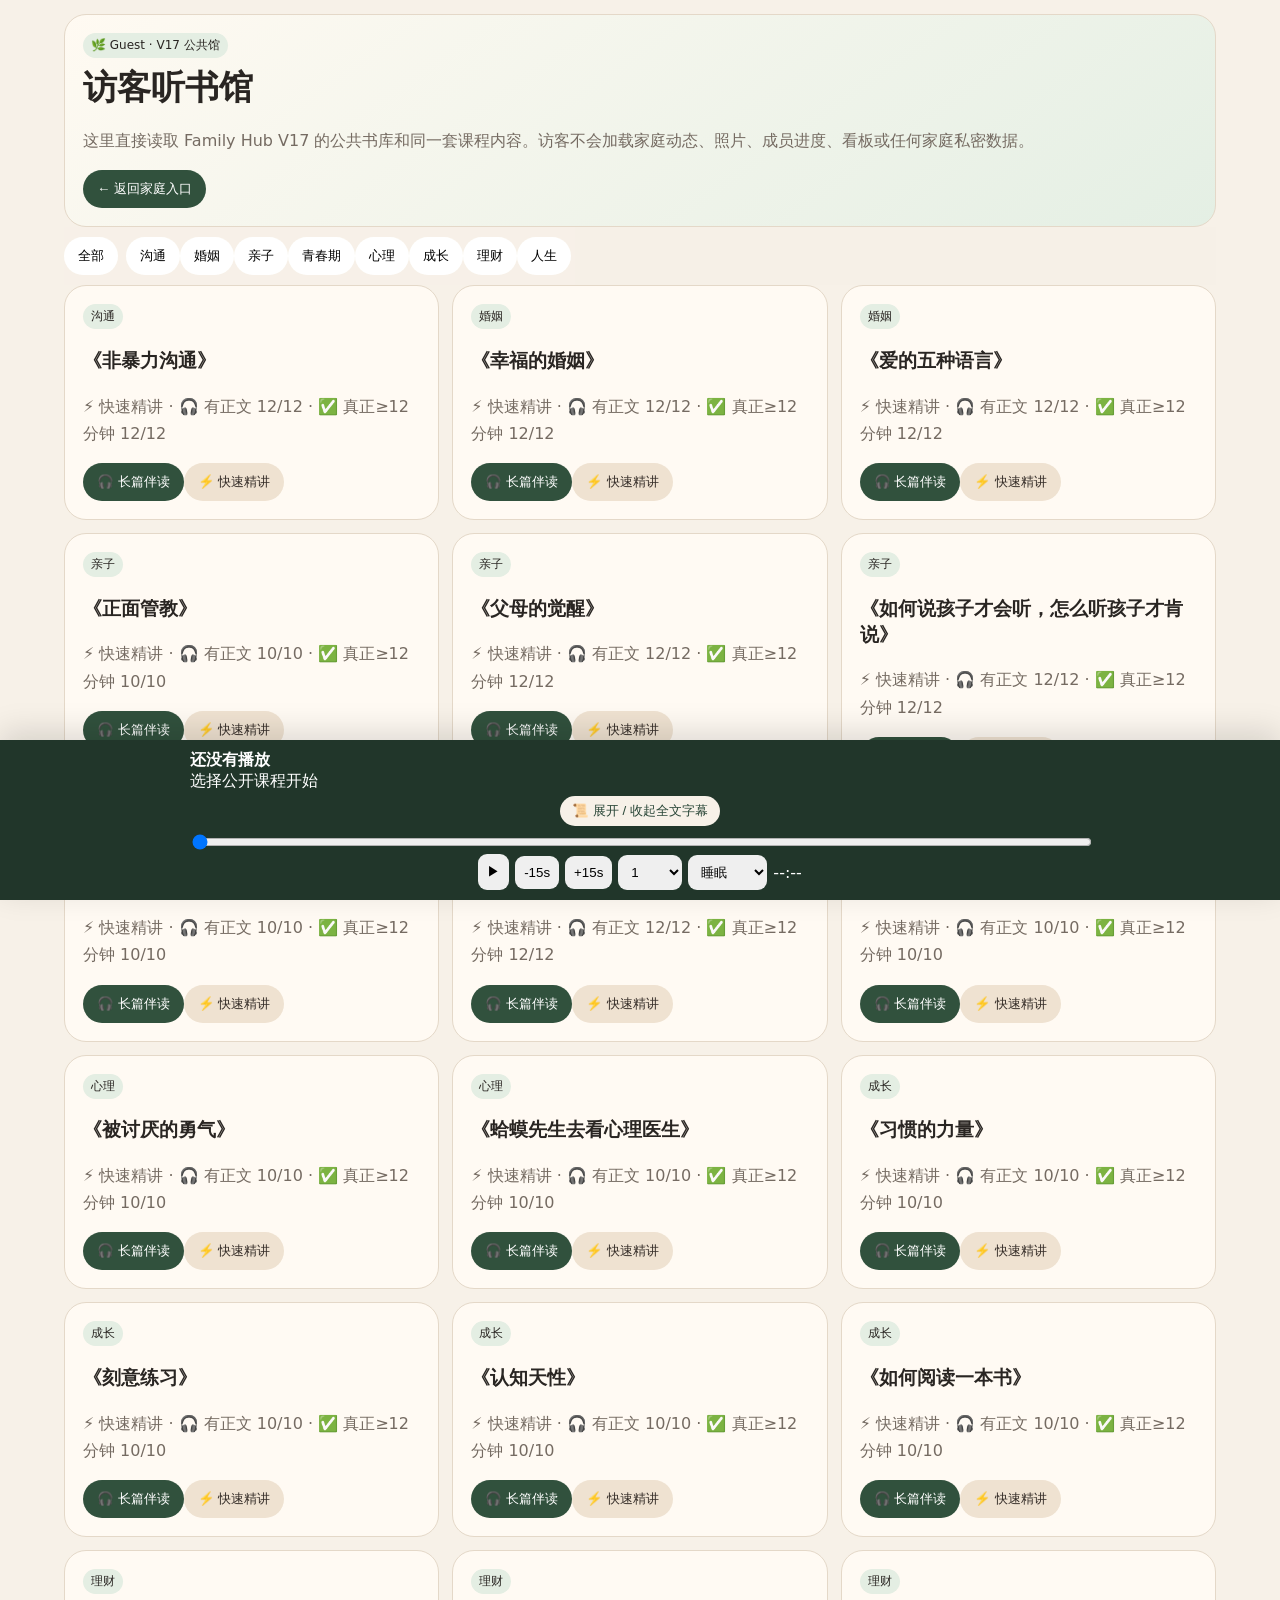
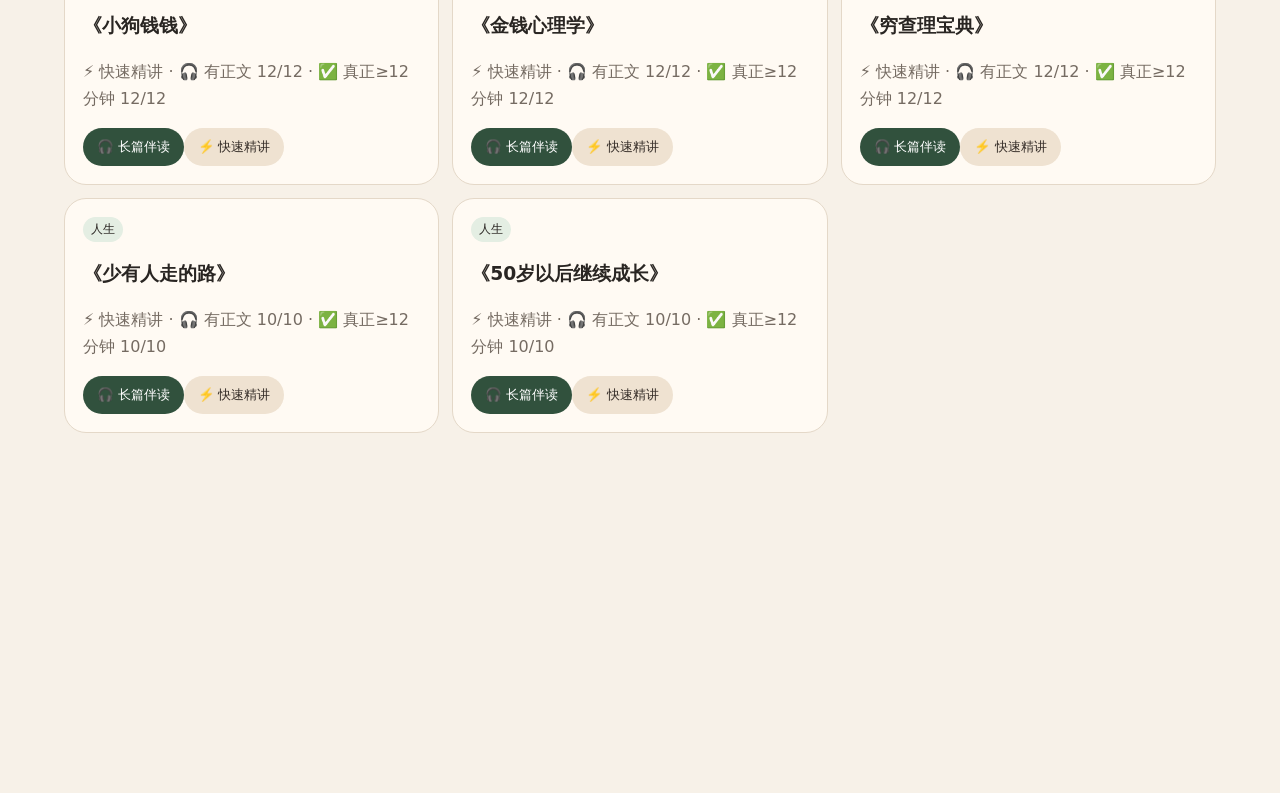
==== guest.html @ 6be6d44f "Guest use full-library deepening layer" ====
<!doctype html><html lang='zh-CN'><head><meta charset='utf-8'><meta name='viewport' content='width=device-width,initial-scale=1'><title>访客听书馆 · V17</title><link rel='stylesheet' href='assets/css/app.css'></head><body><div class='app'><div class='hero'><span class='tag'>🌿 Guest · V17 公共馆</span><h1>访客听书馆</h1><p class='muted'>这里直接读取 Family Hub V17 的公共书库和同一套课程内容。访客不会加载家庭动态、照片、成员进度、看板或任何家庭私密数据。</p><button class='btn' onclick="location.href='v17.html'">← 返回家庭入口</button></div><div class='nav'><button onclick="setGuestCat('全部')">全部</button><span id='guestCats'></span></div><section class='section on'><div class='grid' id='guestBooks'></div></section></div><div class='player'><div class='pinner'><strong id='pt'>还没有播放</strong><div id='ps'>选择公开课程开始</div><div id='captionBox' class='captionBox'><span class='captionLabel'>正在播放字幕</span><span id='captionText'></span></div><button class='transcriptToggle' onclick='FamilyHubPlayer.toggleTranscript()'>📜 展开 / 收起全文字幕</button><div id='transcriptBox' class='transcriptBox'><div id='transcriptText'></div></div><input id='progress' class='bar' type='range' value='0'><div class='controls'><button id='playBtn' onclick='FamilyHubPlayer.toggle()'>▶</button><button onclick='FamilyHubPlayer.seek(-15)'>-15s</button><button onclick='FamilyHubPlayer.seek(15)'>+15s</button><select id='speed' onchange='FamilyHubPlayer.speed(this.value)'><option>.75</option><option selected>1</option><option>1.25</option><option>1.5</option><option>2</option></select><select onchange='FamilyHubPlayer.sleep(this.value)'><option value=''>睡眠</option><option value='15'>15分钟</option><option value='30'>30分钟</option><option value='60'>60分钟</option></select><span id='time'>--:--</span></div></div><audio id='audio'></audio></div><script src='assets/js/catalog.js'></script><script src='assets/js/player.js'></script><script src='assets/js/content-policy.js'></script><script src='assets/js/courses/parenting.js'></script><script src='assets/js/courses/relationships.js'></script><script src='assets/js/courses/teen.js'></script><script src='assets/js/courses/money.js'></script><script src='assets/js/courses/dorothy-growth.js'></script><script src='assets/js/courses/personal-topics.js'></script><script src='assets/js/courses/shared-rest.js'></script><script src='assets/js/courses/longform-family.js'></script><script src='assets/js/courses/longform-core-batch2.js'></script><script src='assets/js/courses/longform-core-batch3.js'></script><script src='assets/js/courses/longform-money-personal.js'></script><script src='assets/js/courses/shared-rest-longform.js'></script><script src='assets/js/courses/longform-completion-batch1.js'></script><script src='assets/js/courses/longform-completion-batch2.js'></script><script src='assets/js/courses/longform-completion-public6.js'></script><script src='assets/js/courses/longform-depth-batch1.js'></script><script src='assets/js/courses/longform-depth-public2-a.js'></script><script src='assets/js/courses/longform-depth-public2-b.js'></script><script src='assets/js/courses/longform-depth-public2-c.js'></script><script src='assets/js/courses/longform-depth-teen-dialogue.js'></script><script src='assets/js/courses/longform-depth-teen-dialogue-extend.js'></script><script src='assets/js/courses/longform-depth-courage.js'></script><script src='assets/js/courses/longform-depth-toad.js'></script><script src='assets/js/courses/longform-depth-habits.js'></script><script src='assets/js/courses/auto-deepen-all.js'></script><script src='assets/js/course-runtime.js'></script><script src='assets/js/depth-progress.js'></script><script>(function(){var cat='全部';function esc(s){return String(s).replaceAll("'","\\'")}window.setGuestCat=function(c){cat=c;render()};function render(){var data=FAMILY_HUB_CATALOG.shared,cats=Array.from(new Set(data.map(function(x){return x[0]})));guestCats.innerHTML=cats.map(function(c){return '<button class="'+(c===cat?'on':'')+'" onclick="setGuestCat(\''+c+'\')">'+c+'</button>'}).join('');guestBooks.innerHTML=data.filter(function(x){return cat==='全部'||x[0]===cat}).map(function(x){var has=FamilyHubCourses.has(x[1]),st=has?FamilyHubCourses.stats(x[1],'long'):null;return '<div class="card"><span class="tag">'+x[0]+'</span><h3>《'+x[1]+'》</h3><p class="muted">'+(has?'⚡ 快速精讲 · 🎧 有正文 '+st.completed+'/'+st.lessons+' · ✅ 真正≥12分钟 '+st.ready+'/'+st.lessons:'🛠️ 内容升级中')+'</p>'+(has?'<button class="btn" onclick="openGuestCourse(\''+esc(x[1])+'\',this,\'long\')">🎧 长篇伴读</button><button class="btn alt" onclick="openGuestCourse(\''+esc(x[1])+'\',this,\'quick\')">⚡ 快速精讲</button>':'')+'<div class="lessons"></div></div>'}).join('')}window.openGuestCourse=function(t,btn,mode){var box=btn.parentElement.querySelector('.lessons'),a=FamilyHubCourses.get(t,mode);box.style.display='block';box.innerHTML=a.map(function(x,i){var meta=x.complete?('约'+x.minutes+'分钟 · '+x.kind+(mode==='long'&&!x.depthReady?' · 目标12–20分钟':'')):'🛠️ 正在扩写';return '<div class="lesson"><b>第'+(i+1)+'节 · '+x.title+'</b><br><span class="muted">'+meta+'</span><br>'+(x.complete?'<button class="btn alt" onclick="playGuest(\''+esc(t)+'\','+i+',\''+mode+'\')">▶ 播放</button>':'')+'</div>'}).join('')};window.playGuest=function(t,i,mode){var all=FamilyHubCourses.get(t,mode),items=all.slice(i).filter(function(x){return x.complete}).map(function(x){return{title:'《'+t+'》 · '+x.title,subtitle:'约'+x.minutes+'分钟 · '+x.kind,text:x.text}});if(!items.length)return;FamilyHubPlayer.playQueue(items,0);localStorage.guestResume=JSON.stringify({course:t,index:i,mode:mode})};FamilyHubPlayer.bind();render()})();</script></body></html>
---- assets/css/app.css ----
*{box-sizing:border-box}body{margin:0;background:#f7f1e8;color:#292522;font-family:"Microsoft YaHei",system-ui}.app{max-width:1180px;margin:auto;padding:14px 14px 360px}.hero,.card{background:#fffaf3;border:1px solid #e4d8c8;border-radius:22px;padding:18px}.hero{background:linear-gradient(145deg,#fffaf2,#e4efe4)}h1{font-size:34px;margin:7px 0}.muted{color:#756b62;line-height:1.7}.roles,.nav,.cats{display:flex;gap:8px;flex-wrap:wrap}.roles button,.nav button,.cats button,.btn{border:0;border-radius:999px;padding:10px 14px;background:#fff;cursor:pointer}.roles .on,.cats .on,.btn{background:#31513d;color:white}.nav{position:sticky;top:0;z-index:5;background:#f7f1e8ee;padding:10px 0}.section{display:none}.section.on{display:block}.grid{display:grid;grid-template-columns:repeat(3,1fr);gap:13px}.tag{display:inline-block;background:#e4eee3;border-radius:999px;padding:4px 8px;font-size:12px}.btn.alt{background:#efe2d1;color:#352d28}.lessons{display:none;margin-top:10px}.lesson{border-top:1px solid #eadfd2;padding:10px 0}.status{background:#e9f3e7;padding:12px;border-radius:14px;margin:10px 0}.warn{background:#fff3d8}.biblebooks{display:grid;grid-template-columns:repeat(6,1fr);gap:6px}.biblebooks button,.chapters button{border:1px solid #ddcfbf;background:white;border-radius:10px;padding:9px;margin:2px}.reader{font-size:18px;line-height:2;white-space:pre-wrap}.player{position:fixed;bottom:0;left:0;right:0;background:#21362a;color:#fff;padding:10px 12px;z-index:20;box-shadow:0 -8px 30px #0002}.pinner{max-width:900px;margin:auto}.bar{width:100%}.controls{display:flex;gap:6px;justify-content:center;align-items:center;flex-wrap:wrap}.controls button,.controls select{border:0;border-radius:9px;padding:9px}.captionBox{display:none;margin:8px auto 5px;padding:12px 16px;max-width:820px;min-height:54px;background:#f7f1e8;color:#292522;border-radius:14px;font-size:19px;line-height:1.65;text-align:center}.captionLabel{font-size:11px;opacity:.65;display:block;margin-bottom:2px}.transcriptToggle{display:block;margin:4px auto 6px;border:0;border-radius:999px;padding:6px 12px;background:#f7f1e8;color:#294637;cursor:pointer}.transcriptBox{display:none;max-width:820px;max-height:220px;overflow:auto;margin:0 auto 8px;padding:10px;background:#fffaf3;color:#292522;border-radius:14px;text-align:left}.transcriptLine{display:block;padding:6px 8px;border-radius:8px;line-height:1.7}.transcriptLine.on{background:#dcebdc;font-weight:700}.resume{background:#294637;color:#fff;padding:16px;border-radius:18px;margin:12px 0}.familycards{display:grid;grid-template-columns:repeat(3,1fr);gap:12px}.big .controls button{font-size:21px;padding:13px}@media(max-width:760px){.grid{grid-template-columns:repeat(2,1fr)}.biblebooks{grid-template-columns:repeat(4,1fr)}}@media(max-width:520px){h1{font-size:28px}.grid,.familycards{grid-template-columns:1fr}.biblebooks{grid-template-columns:repeat(3,1fr)}.app{padding:10px 10px 400px}.captionBox{font-size:17px;padding:9px 11px}.transcriptBox{max-height:180px}.player{padding:8px}}
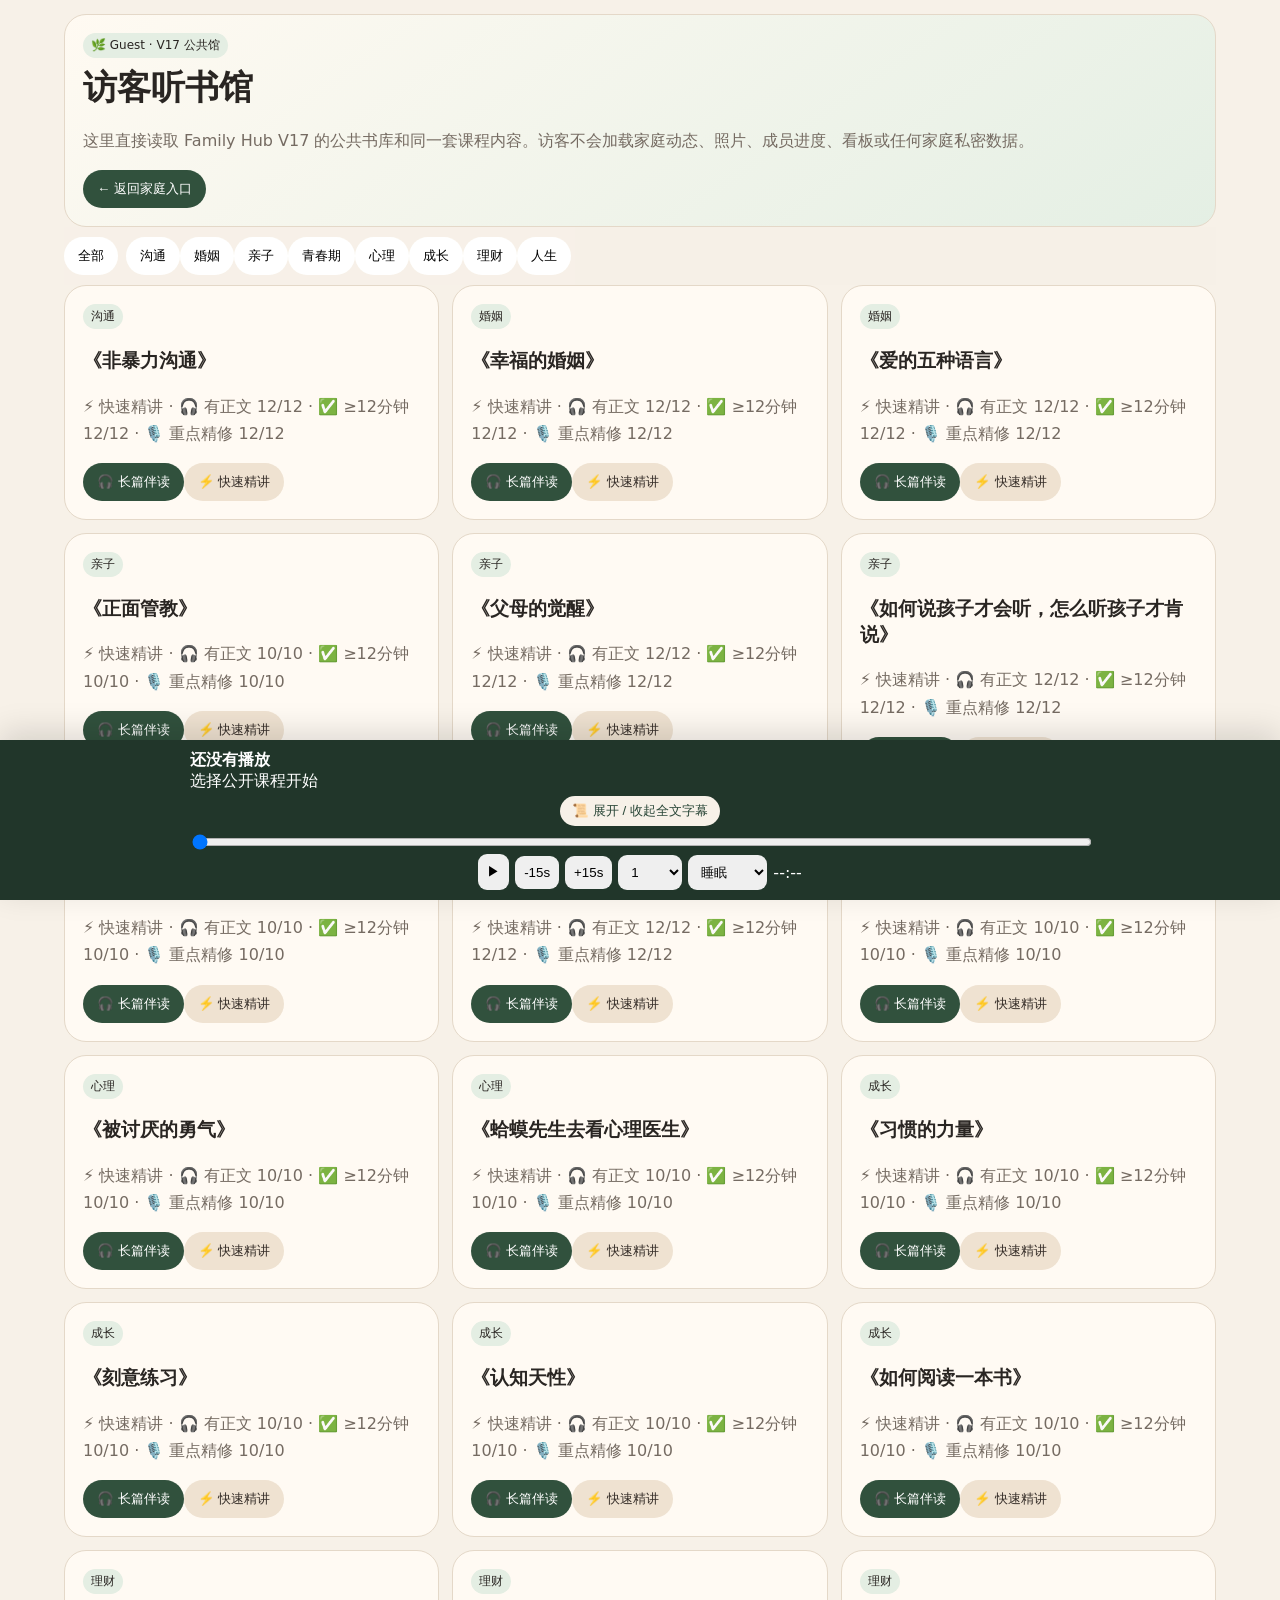
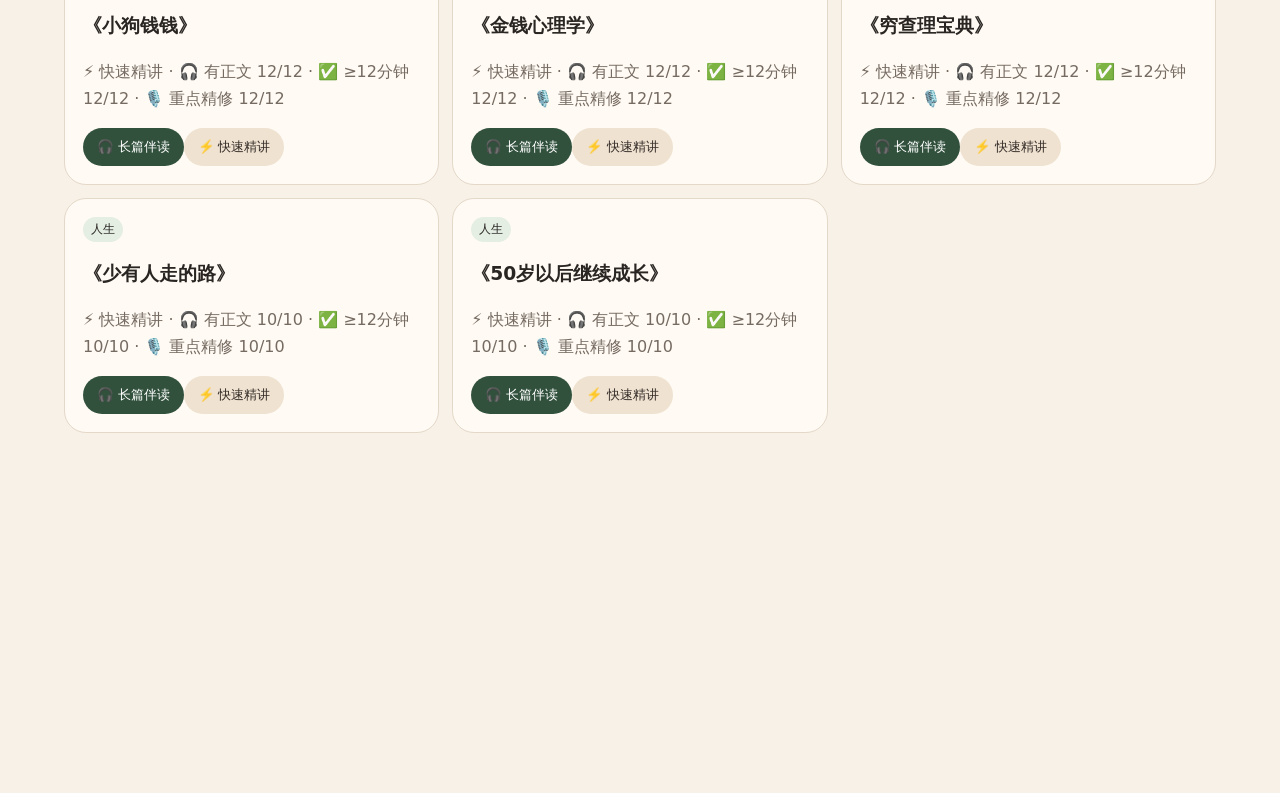
==== commit de0e7e2e: "Refresh Guest cards after podcast polish and show priority polish progress" ====
--- a/guest.html
+++ b/guest.html
@@ -1 +1 @@
-<!doctype html><html lang='zh-CN'><head><meta charset='utf-8'><meta name='viewport' content='width=device-width,initial-scale=1'><title>访客听书馆 · V17</title><link rel='stylesheet' href='assets/css/app.css'></head><body><div class='app'><div class='hero'><span class='tag'>🌿 Guest · V17 公共馆</span><h1>访客听书馆</h1><p class='muted'>这里直接读取 Family Hub V17 的公共书库和同一套课程内容。访客不会加载家庭动态、照片、成员进度、看板或任何家庭私密数据。</p><button class='btn' onclick="location.href='v17.html'">← 返回家庭入口</button></div><div class='nav'><button onclick="setGuestCat('全部')">全部</button><span id='guestCats'></span></div><section class='section on'><div class='grid' id='guestBooks'></div></section></div><div class='player'><div class='pinner'><strong id='pt'>还没有播放</strong><div id='ps'>选择公开课程开始</div><div id='captionBox' class='captionBox'><span class='captionLabel'>正在播放字幕</span><span id='captionText'></span></div><button class='transcriptToggle' onclick='FamilyHubPlayer.toggleTranscript()'>📜 展开 / 收起全文字幕</button><div id='transcriptBox' class='transcriptBox'><div id='transcriptText'></div></div><input id='progress' class='bar' type='range' value='0'><div class='controls'><button id='playBtn' onclick='FamilyHubPlayer.toggle()'>▶</button><button onclick='FamilyHubPlayer.seek(-15)'>-15s</button><button onclick='FamilyHubPlayer.seek(15)'>+15s</button><select id='speed' onchange='FamilyHubPlayer.speed(this.value)'><option>.75</option><option selected>1</option><option>1.25</option><option>1.5</option><option>2</option></select><select onchange='FamilyHubPlayer.sleep(this.value)'><option value=''>睡眠</option><option value='15'>15分钟</option><option value='30'>30分钟</option><option value='60'>60分钟</option></select><span id='time'>--:--</span></div></div><audio id='audio'></audio></div><script src='assets/js/catalog.js'></script><script src='assets/js/player.js'></script><script src='assets/js/content-policy.js'></script><script src='assets/js/courses/parenting.js'></script><script src='assets/js/courses/relationships.js'></script><script src='assets/js/courses/teen.js'></script><script src='assets/js/courses/money.js'></script><script src='assets/js/courses/dorothy-growth.js'></script><script src='assets/js/courses/personal-topics.js'></script><script src='assets/js/courses/shared-rest.js'></script><script src='assets/js/courses/longform-family.js'></script><script src='assets/js/courses/longform-core-batch2.js'></script><script src='assets/js/courses/longform-core-batch3.js'></script><script src='assets/js/courses/longform-money-personal.js'></script><script src='assets/js/courses/shared-rest-longform.js'></script><script src='assets/js/courses/longform-completion-batch1.js'></script><script src='assets/js/courses/longform-completion-batch2.js'></script><script src='assets/js/courses/longform-completion-public6.js'></script><script src='assets/js/courses/longform-depth-batch1.js'></script><script src='assets/js/courses/longform-depth-public2-a.js'></script><script src='assets/js/courses/longform-depth-public2-b.js'></script><script src='assets/js/courses/longform-depth-public2-c.js'></script><script src='assets/js/courses/longform-depth-teen-dialogue.js'></script><script src='assets/js/courses/longform-depth-teen-dialogue-extend.js'></script><script src='assets/js/courses/longform-depth-courage.js'></script><script src='assets/js/courses/longform-depth-toad.js'></script><script src='assets/js/courses/longform-depth-habits.js'></script><script src='assets/js/courses/auto-deepen-all.js'></script><script src='assets/js/course-runtime.js'></script><script src='assets/js/depth-progress.js'></script><script>(function(){var cat='全部';function esc(s){return String(s).replaceAll("'","\\'")}window.setGuestCat=function(c){cat=c;render()};function render(){var data=FAMILY_HUB_CATALOG.shared,cats=Array.from(new Set(data.map(function(x){return x[0]})));guestCats.innerHTML=cats.map(function(c){return '<button class="'+(c===cat?'on':'')+'" onclick="setGuestCat(\''+c+'\')">'+c+'</button>'}).join('');guestBooks.innerHTML=data.filter(function(x){return cat==='全部'||x[0]===cat}).map(function(x){var has=FamilyHubCourses.has(x[1]),st=has?FamilyHubCourses.stats(x[1],'long'):null;return '<div class="card"><span class="tag">'+x[0]+'</span><h3>《'+x[1]+'》</h3><p class="muted">'+(has?'⚡ 快速精讲 · 🎧 有正文 '+st.completed+'/'+st.lessons+' · ✅ 真正≥12分钟 '+st.ready+'/'+st.lessons:'🛠️ 内容升级中')+'</p>'+(has?'<button class="btn" onclick="openGuestCourse(\''+esc(x[1])+'\',this,\'long\')">🎧 长篇伴读</button><button class="btn alt" onclick="openGuestCourse(\''+esc(x[1])+'\',this,\'quick\')">⚡ 快速精讲</button>':'')+'<div class="lessons"></div></div>'}).join('')}window.openGuestCourse=function(t,btn,mode){var box=btn.parentElement.querySelector('.lessons'),a=FamilyHubCourses.get(t,mode);box.style.display='block';box.innerHTML=a.map(function(x,i){var meta=x.complete?('约'+x.minutes+'分钟 · '+x.kind+(mode==='long'&&!x.depthReady?' · 目标12–20分钟':'')):'🛠️ 正在扩写';return '<div class="lesson"><b>第'+(i+1)+'节 · '+x.title+'</b><br><span class="muted">'+meta+'</span><br>'+(x.complete?'<button class="btn alt" onclick="playGuest(\''+esc(t)+'\','+i+',\''+mode+'\')">▶ 播放</button>':'')+'</div>'}).join('')};window.playGuest=function(t,i,mode){var all=FamilyHubCourses.get(t,mode),items=all.slice(i).filter(function(x){return x.complete}).map(function(x){return{title:'《'+t+'》 · '+x.title,subtitle:'约'+x.minutes+'分钟 · '+x.kind,text:x.text}});if(!items.length)return;FamilyHubPlayer.playQueue(items,0);localStorage.guestResume=JSON.stringify({course:t,index:i,mode:mode})};FamilyHubPlayer.bind();render()})();</script></body></html>+<!doctype html><html lang='zh-CN'><head><meta charset='utf-8'><meta name='viewport' content='width=device-width,initial-scale=1'><title>访客听书馆 · V17</title><link rel='stylesheet' href='assets/css/app.css'></head><body><div class='app'><div class='hero'><span class='tag'>🌿 Guest · V17 公共馆</span><h1>访客听书馆</h1><p class='muted'>这里直接读取 Family Hub V17 的公共书库和同一套课程内容。访客不会加载家庭动态、照片、成员进度、看板或任何家庭私密数据。</p><button class='btn' onclick="location.href='v17.html'">← 返回家庭入口</button></div><div class='nav'><button onclick="setGuestCat('全部')">全部</button><span id='guestCats'></span></div><section class='section on'><div class='grid' id='guestBooks'></div></section></div><div class='player'><div class='pinner'><strong id='pt'>还没有播放</strong><div id='ps'>选择公开课程开始</div><div id='captionBox' class='captionBox'><span class='captionLabel'>正在播放字幕</span><span id='captionText'></span></div><button class='transcriptToggle' onclick='FamilyHubPlayer.toggleTranscript()'>📜 展开 / 收起全文字幕</button><div id='transcriptBox' class='transcriptBox'><div id='transcriptText'></div></div><input id='progress' class='bar' type='range' value='0'><div class='controls'><button id='playBtn' onclick='FamilyHubPlayer.toggle()'>▶</button><button onclick='FamilyHubPlayer.seek(-15)'>-15s</button><button onclick='FamilyHubPlayer.seek(15)'>+15s</button><select id='speed' onchange='FamilyHubPlayer.speed(this.value)'><option>.75</option><option selected>1</option><option>1.25</option><option>1.5</option><option>2</option></select><select onchange='FamilyHubPlayer.sleep(this.value)'><option value=''>睡眠</option><option value='15'>15分钟</option><option value='30'>30分钟</option><option value='60'>60分钟</option></select><span id='time'>--:--</span></div></div><audio id='audio'></audio></div><script src='assets/js/catalog.js'></script><script src='assets/js/player.js'></script><script src='assets/js/content-policy.js'></script><script src='assets/js/courses/parenting.js'></script><script src='assets/js/courses/relationships.js'></script><script src='assets/js/courses/teen.js'></script><script src='assets/js/courses/money.js'></script><script src='assets/js/courses/dorothy-growth.js'></script><script src='assets/js/courses/personal-topics.js'></script><script src='assets/js/courses/shared-rest.js'></script><script src='assets/js/courses/longform-family.js'></script><script src='assets/js/courses/longform-core-batch2.js'></script><script src='assets/js/courses/longform-core-batch3.js'></script><script src='assets/js/courses/longform-money-personal.js'></script><script src='assets/js/courses/shared-rest-longform.js'></script><script src='assets/js/courses/longform-completion-batch1.js'></script><script src='assets/js/courses/longform-completion-batch2.js'></script><script src='assets/js/courses/longform-completion-public6.js'></script><script src='assets/js/courses/longform-depth-batch1.js'></script><script src='assets/js/courses/longform-depth-public2-a.js'></script><script src='assets/js/courses/longform-depth-public2-b.js'></script><script src='assets/js/courses/longform-depth-public2-c.js'></script><script src='assets/js/courses/longform-depth-teen-dialogue.js'></script><script src='assets/js/courses/longform-depth-teen-dialogue-extend.js'></script><script src='assets/js/courses/longform-depth-courage.js'></script><script src='assets/js/courses/longform-depth-toad.js'></script><script src='assets/js/courses/longform-depth-habits.js'></script><script src='assets/js/courses/auto-deepen-all.js'></script><script src='assets/js/course-runtime.js'></script><script src='assets/js/depth-progress.js'></script><script>(function(){var cat='全部';function esc(s){return String(s).replaceAll("'","\\'")}window.setGuestCat=function(c){cat=c;render()};function render(){var data=FAMILY_HUB_CATALOG.shared,cats=Array.from(new Set(data.map(function(x){return x[0]})));guestCats.innerHTML=cats.map(function(c){return '<button class="'+(c===cat?'on':'')+'" onclick="setGuestCat(\''+c+'\')">'+c+'</button>'}).join('');guestBooks.innerHTML=data.filter(function(x){return cat==='全部'||x[0]===cat}).map(function(x){var has=FamilyHubCourses.has(x[1]),st=has?FamilyHubCourses.stats(x[1],'long'):null;return '<div class="card"><span class="tag">'+x[0]+'</span><h3>《'+x[1]+'》</h3><p class="muted">'+(has?'⚡ 快速精讲 · 🎧 有正文 '+st.completed+'/'+st.lessons+' · ✅ ≥12分钟 '+st.ready+'/'+st.lessons+' · 🎙️ 重点精修 '+(st.priorityPolished||0)+'/'+st.lessons:'🛠️ 内容升级中')+'</p>'+(has?'<button class="btn" onclick="openGuestCourse(\''+esc(x[1])+'\',this,\'long\')">🎧 长篇伴读</button><button class="btn alt" onclick="openGuestCourse(\''+esc(x[1])+'\',this,\'quick\')">⚡ 快速精讲</button>':'')+'<div class="lessons"></div></div>'}).join('')}window.openGuestCourse=function(t,btn,mode){var box=btn.parentElement.querySelector('.lessons'),a=FamilyHubCourses.get(t,mode);box.style.display='block';box.innerHTML=a.map(function(x,i){var meta=x.complete?('约'+x.minutes+'分钟 · '+x.kind+(mode==='long'&&!x.depthReady?' · 目标12–20分钟':'')):'🛠️ 正在扩写';return '<div class="lesson"><b>第'+(i+1)+'节 · '+x.title+'</b><br><span class="muted">'+meta+'</span><br>'+(x.complete?'<button class="btn alt" onclick="playGuest(\''+esc(t)+'\','+i+',\''+mode+'\')">▶ 播放</button>':'')+'</div>'}).join('')};window.playGuest=function(t,i,mode){var all=FamilyHubCourses.get(t,mode),items=all.slice(i).filter(function(x){return x.complete}).map(function(x){return{title:'《'+t+'》 · '+x.title,subtitle:'约'+x.minutes+'分钟 · '+x.kind,text:x.text}});if(!items.length)return;FamilyHubPlayer.playQueue(items,0);localStorage.guestResume=JSON.stringify({course:t,index:i,mode:mode})};document.addEventListener('familyhub-depth-updated',render);FamilyHubPlayer.bind();render()})();</script></body></html>
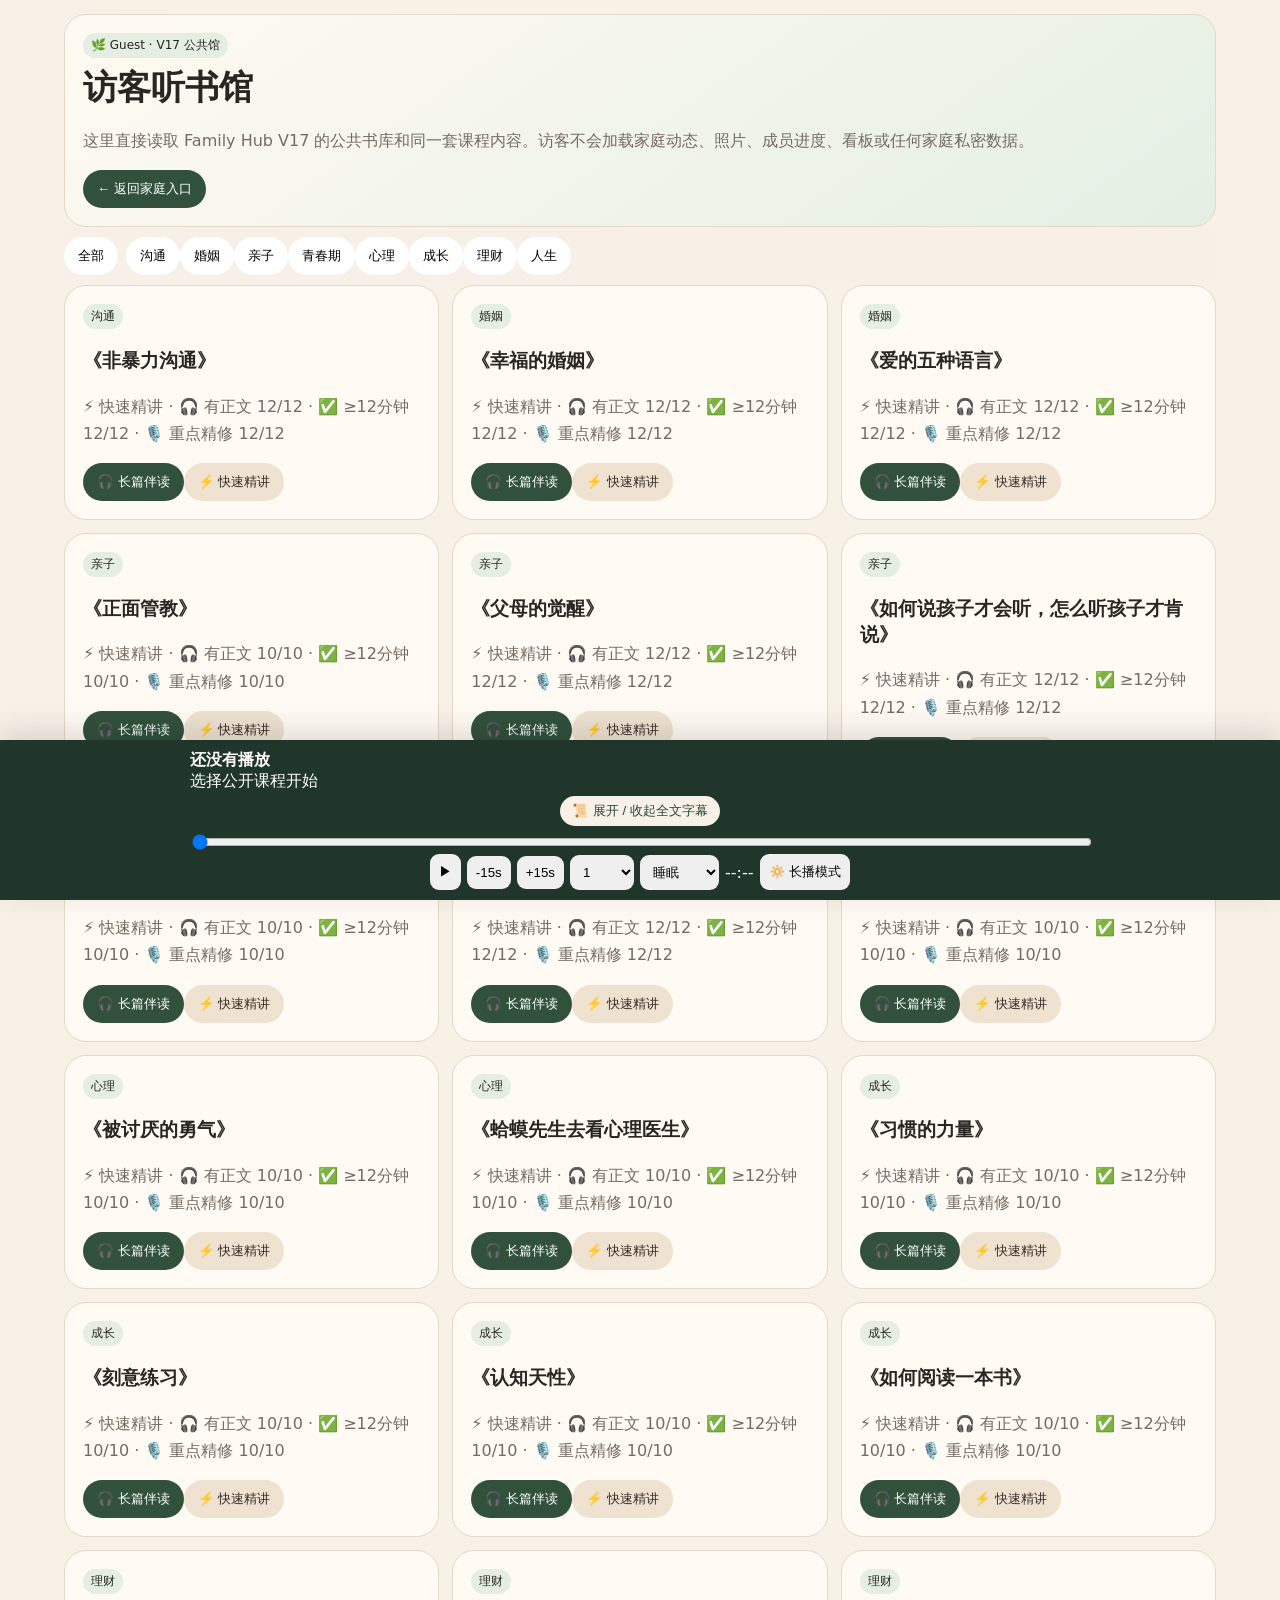
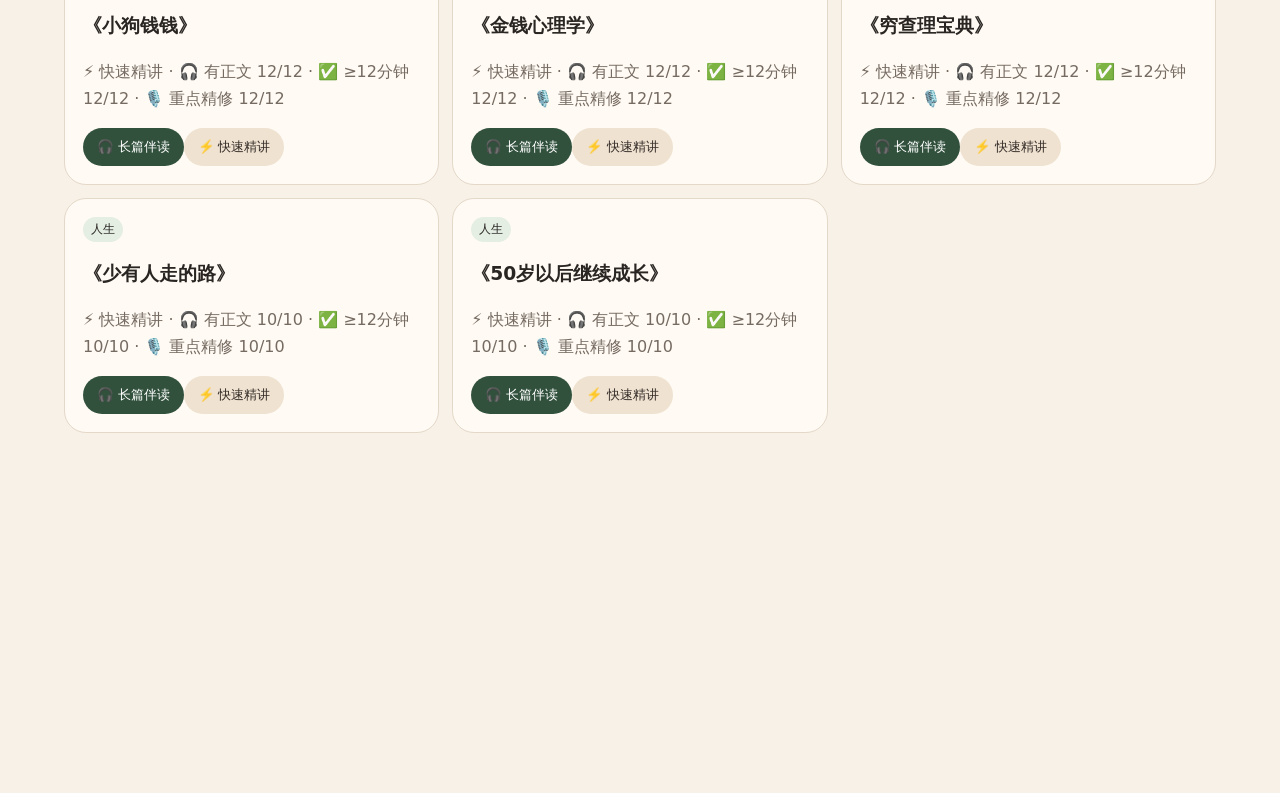
==== commit 465de4d1: "Enable guest long-play mode and bust updated caches" ====
--- a/guest.html
+++ b/guest.html
@@ -1 +1 @@
-<!doctype html><html lang='zh-CN'><head><meta charset='utf-8'><meta name='viewport' content='width=device-width,initial-scale=1'><title>访客听书馆 · V17</title><link rel='stylesheet' href='assets/css/app.css'></head><body><div class='app'><div class='hero'><span class='tag'>🌿 Guest · V17 公共馆</span><h1>访客听书馆</h1><p class='muted'>这里直接读取 Family Hub V17 的公共书库和同一套课程内容。访客不会加载家庭动态、照片、成员进度、看板或任何家庭私密数据。</p><button class='btn' onclick="location.href='v17.html'">← 返回家庭入口</button></div><div class='nav'><button onclick="setGuestCat('全部')">全部</button><span id='guestCats'></span></div><section class='section on'><div class='grid' id='guestBooks'></div></section></div><div class='player'><div class='pinner'><strong id='pt'>还没有播放</strong><div id='ps'>选择公开课程开始</div><div id='captionBox' class='captionBox'><span class='captionLabel'>正在播放字幕</span><span id='captionText'></span></div><button class='transcriptToggle' onclick='FamilyHubPlayer.toggleTranscript()'>📜 展开 / 收起全文字幕</button><div id='transcriptBox' class='transcriptBox'><div id='transcriptText'></div></div><input id='progress' class='bar' type='range' value='0'><div class='controls'><button id='playBtn' onclick='FamilyHubPlayer.toggle()'>▶</button><button onclick='FamilyHubPlayer.seek(-15)'>-15s</button><button onclick='FamilyHubPlayer.seek(15)'>+15s</button><select id='speed' onchange='FamilyHubPlayer.speed(this.value)'><option>.75</option><option selected>1</option><option>1.25</option><option>1.5</option><option>2</option></select><select onchange='FamilyHubPlayer.sleep(this.value)'><option value=''>睡眠</option><option value='15'>15分钟</option><option value='30'>30分钟</option><option value='60'>60分钟</option></select><span id='time'>--:--</span></div></div><audio id='audio'></audio></div><script src='assets/js/catalog.js'></script><script src='assets/js/player.js'></script><script src='assets/js/content-policy.js'></script><script src='assets/js/courses/parenting.js'></script><script src='assets/js/courses/relationships.js'></script><script src='assets/js/courses/teen.js'></script><script src='assets/js/courses/money.js'></script><script src='assets/js/courses/dorothy-growth.js'></script><script src='assets/js/courses/personal-topics.js'></script><script src='assets/js/courses/shared-rest.js'></script><script src='assets/js/courses/longform-family.js'></script><script src='assets/js/courses/longform-core-batch2.js'></script><script src='assets/js/courses/longform-core-batch3.js'></script><script src='assets/js/courses/longform-money-personal.js'></script><script src='assets/js/courses/shared-rest-longform.js'></script><script src='assets/js/courses/longform-completion-batch1.js'></script><script src='assets/js/courses/longform-completion-batch2.js'></script><script src='assets/js/courses/longform-completion-public6.js'></script><script src='assets/js/courses/longform-depth-batch1.js'></script><script src='assets/js/courses/longform-depth-public2-a.js'></script><script src='assets/js/courses/longform-depth-public2-b.js'></script><script src='assets/js/courses/longform-depth-public2-c.js'></script><script src='assets/js/courses/longform-depth-teen-dialogue.js'></script><script src='assets/js/courses/longform-depth-teen-dialogue-extend.js'></script><script src='assets/js/courses/longform-depth-courage.js'></script><script src='assets/js/courses/longform-depth-toad.js'></script><script src='assets/js/courses/longform-depth-habits.js'></script><script src='assets/js/courses/auto-deepen-all.js'></script><script src='assets/js/course-runtime.js'></script><script src='assets/js/depth-progress.js'></script><script>(function(){var cat='全部';function esc(s){return String(s).replaceAll("'","\\'")}window.setGuestCat=function(c){cat=c;render()};function render(){var data=FAMILY_HUB_CATALOG.shared,cats=Array.from(new Set(data.map(function(x){return x[0]})));guestCats.innerHTML=cats.map(function(c){return '<button class="'+(c===cat?'on':'')+'" onclick="setGuestCat(\''+c+'\')">'+c+'</button>'}).join('');guestBooks.innerHTML=data.filter(function(x){return cat==='全部'||x[0]===cat}).map(function(x){var has=FamilyHubCourses.has(x[1]),st=has?FamilyHubCourses.stats(x[1],'long'):null;return '<div class="card"><span class="tag">'+x[0]+'</span><h3>《'+x[1]+'》</h3><p class="muted">'+(has?'⚡ 快速精讲 · 🎧 有正文 '+st.completed+'/'+st.lessons+' · ✅ ≥12分钟 '+st.ready+'/'+st.lessons+' · 🎙️ 重点精修 '+(st.priorityPolished||0)+'/'+st.lessons:'🛠️ 内容升级中')+'</p>'+(has?'<button class="btn" onclick="openGuestCourse(\''+esc(x[1])+'\',this,\'long\')">🎧 长篇伴读</button><button class="btn alt" onclick="openGuestCourse(\''+esc(x[1])+'\',this,\'quick\')">⚡ 快速精讲</button>':'')+'<div class="lessons"></div></div>'}).join('')}window.openGuestCourse=function(t,btn,mode){var box=btn.parentElement.querySelector('.lessons'),a=FamilyHubCourses.get(t,mode);box.style.display='block';box.innerHTML=a.map(function(x,i){var meta=x.complete?('约'+x.minutes+'分钟 · '+x.kind+(mode==='long'&&!x.depthReady?' · 目标12–20分钟':'')):'🛠️ 正在扩写';return '<div class="lesson"><b>第'+(i+1)+'节 · '+x.title+'</b><br><span class="muted">'+meta+'</span><br>'+(x.complete?'<button class="btn alt" onclick="playGuest(\''+esc(t)+'\','+i+',\''+mode+'\')">▶ 播放</button>':'')+'</div>'}).join('')};window.playGuest=function(t,i,mode){var all=FamilyHubCourses.get(t,mode),items=all.slice(i).filter(function(x){return x.complete}).map(function(x){return{title:'《'+t+'》 · '+x.title,subtitle:'约'+x.minutes+'分钟 · '+x.kind,text:x.text}});if(!items.length)return;FamilyHubPlayer.playQueue(items,0);localStorage.guestResume=JSON.stringify({course:t,index:i,mode:mode})};document.addEventListener('familyhub-depth-updated',render);FamilyHubPlayer.bind();render()})();</script></body></html>+<!doctype html><html lang='zh-CN'><head><meta charset='utf-8'><meta name='viewport' content='width=device-width,initial-scale=1'><title>访客听书馆 · V17</title><link rel='stylesheet' href='assets/css/app.css'></head><body><div class='app'><div class='hero'><span class='tag'>🌿 Guest · V17 公共馆</span><h1>访客听书馆</h1><p class='muted'>这里直接读取 Family Hub V17 的公共书库和同一套课程内容。访客不会加载家庭动态、照片、成员进度、看板或任何家庭私密数据。</p><button class='btn' onclick="location.href='v17.html'">← 返回家庭入口</button></div><div class='nav'><button onclick="setGuestCat('全部')">全部</button><span id='guestCats'></span></div><section class='section on'><div class='grid' id='guestBooks'></div></section></div><div class='player'><div class='pinner'><strong id='pt'>还没有播放</strong><div id='ps'>选择公开课程开始</div><div id='captionBox' class='captionBox'><span class='captionLabel'>正在播放字幕</span><span id='captionText'></span></div><button class='transcriptToggle' onclick='FamilyHubPlayer.toggleTranscript()'>📜 展开 / 收起全文字幕</button><div id='transcriptBox' class='transcriptBox'><div id='transcriptText'></div></div><input id='progress' class='bar' type='range' value='0'><div class='controls'><button id='playBtn' onclick='FamilyHubPlayer.toggle()'>▶</button><button onclick='FamilyHubPlayer.seek(-15)'>-15s</button><button onclick='FamilyHubPlayer.seek(15)'>+15s</button><select id='speed' onchange='FamilyHubPlayer.speed(this.value)'><option>.75</option><option selected>1</option><option>1.25</option><option>1.5</option><option>2</option></select><select onchange='FamilyHubPlayer.sleep(this.value)'><option value=''>睡眠</option><option value='15'>15分钟</option><option value='30'>30分钟</option><option value='60'>60分钟</option></select><span id='time'>--:--</span></div></div><audio id='audio'></audio></div><script src='assets/js/catalog.js'></script><script src='assets/js/player.js?v=17.27'></script><script src='assets/js/longplay-mode.js?v=17.27'></script><script src='assets/js/content-policy.js'></script><script src='assets/js/courses/parenting.js'></script><script src='assets/js/courses/relationships.js'></script><script src='assets/js/courses/teen.js'></script><script src='assets/js/courses/money.js'></script><script src='assets/js/courses/dorothy-growth.js'></script><script src='assets/js/courses/personal-topics.js'></script><script src='assets/js/courses/shared-rest.js'></script><script src='assets/js/courses/longform-family.js'></script><script src='assets/js/courses/longform-core-batch2.js'></script><script src='assets/js/courses/longform-core-batch3.js'></script><script src='assets/js/courses/longform-money-personal.js'></script><script src='assets/js/courses/shared-rest-longform.js'></script><script src='assets/js/courses/longform-completion-batch1.js'></script><script src='assets/js/courses/longform-completion-batch2.js'></script><script src='assets/js/courses/longform-completion-public6.js'></script><script src='assets/js/courses/longform-depth-batch1.js'></script><script src='assets/js/courses/longform-depth-public2-a.js'></script><script src='assets/js/courses/longform-depth-public2-b.js'></script><script src='assets/js/courses/longform-depth-public2-c.js'></script><script src='assets/js/courses/longform-depth-teen-dialogue.js'></script><script src='assets/js/courses/longform-depth-teen-dialogue-extend.js'></script><script src='assets/js/courses/longform-depth-courage.js'></script><script src='assets/js/courses/longform-depth-toad.js'></script><script src='assets/js/courses/longform-depth-habits.js'></script><script src='assets/js/courses/auto-deepen-all.js'></script><script src='assets/js/course-runtime.js?v=17.27'></script><script src='assets/js/depth-progress.js?v=17.27'></script><script src='assets/js/podcast-quality.js?v=17.27'></script><script>(function(){var cat='全部';function esc(s){return String(s).replaceAll("'","\\'")}window.setGuestCat=function(c){cat=c;render()};function render(){var data=FAMILY_HUB_CATALOG.shared,cats=Array.from(new Set(data.map(function(x){return x[0]})));guestCats.innerHTML=cats.map(function(c){return '<button class="'+(c===cat?'on':'')+'" onclick="setGuestCat(\''+c+'\')">'+c+'</button>'}).join('');guestBooks.innerHTML=data.filter(function(x){return cat==='全部'||x[0]===cat}).map(function(x){var has=FamilyHubCourses.has(x[1]),st=has?FamilyHubCourses.stats(x[1],'long'):null;return '<div class="card"><span class="tag">'+x[0]+'</span><h3>《'+x[1]+'》</h3><p class="muted">'+(has?'⚡ 快速精讲 · 🎧 有正文 '+st.completed+'/'+st.lessons+' · ✅ ≥12分钟 '+st.ready+'/'+st.lessons+' · 🎙️ 重点精修 '+(st.priorityPolished||0)+'/'+st.lessons:'🛠️ 内容升级中')+'</p>'+(has?'<button class="btn" onclick="openGuestCourse(\''+esc(x[1])+'\',this,\'long\')">🎧 长篇伴读</button><button class="btn alt" onclick="openGuestCourse(\''+esc(x[1])+'\',this,\'quick\')">⚡ 快速精讲</button>':'')+'<div class="lessons"></div></div>'}).join('')}window.openGuestCourse=function(t,btn,mode){var box=btn.parentElement.querySelector('.lessons'),a=FamilyHubCourses.get(t,mode);box.style.display='block';box.innerHTML=a.map(function(x,i){var meta=x.complete?('约'+x.minutes+'分钟 · '+x.kind+(mode==='long'&&!x.depthReady?' · 目标12–20分钟':'')):'🛠️ 正在扩写';return '<div class="lesson"><b>第'+(i+1)+'节 · '+x.title+'</b><br><span class="muted">'+meta+'</span><br>'+(x.complete?'<button class="btn alt" onclick="playGuest(\''+esc(t)+'\','+i+',\''+mode+'\')">▶ 播放</button>':'')+'</div>'}).join('')};window.playGuest=function(t,i,mode){var all=FamilyHubCourses.get(t,mode),items=all.slice(i).filter(function(x){return x.complete}).map(function(x){return{title:'《'+t+'》 · '+x.title,subtitle:'约'+x.minutes+'分钟 · '+x.kind,text:x.text}});if(!items.length)return;FamilyHubPlayer.playQueue(items,0);localStorage.guestResume=JSON.stringify({course:t,index:i,mode:mode})};document.addEventListener('familyhub-depth-updated',render);FamilyHubPlayer.bind();render()})();</script></body></html>
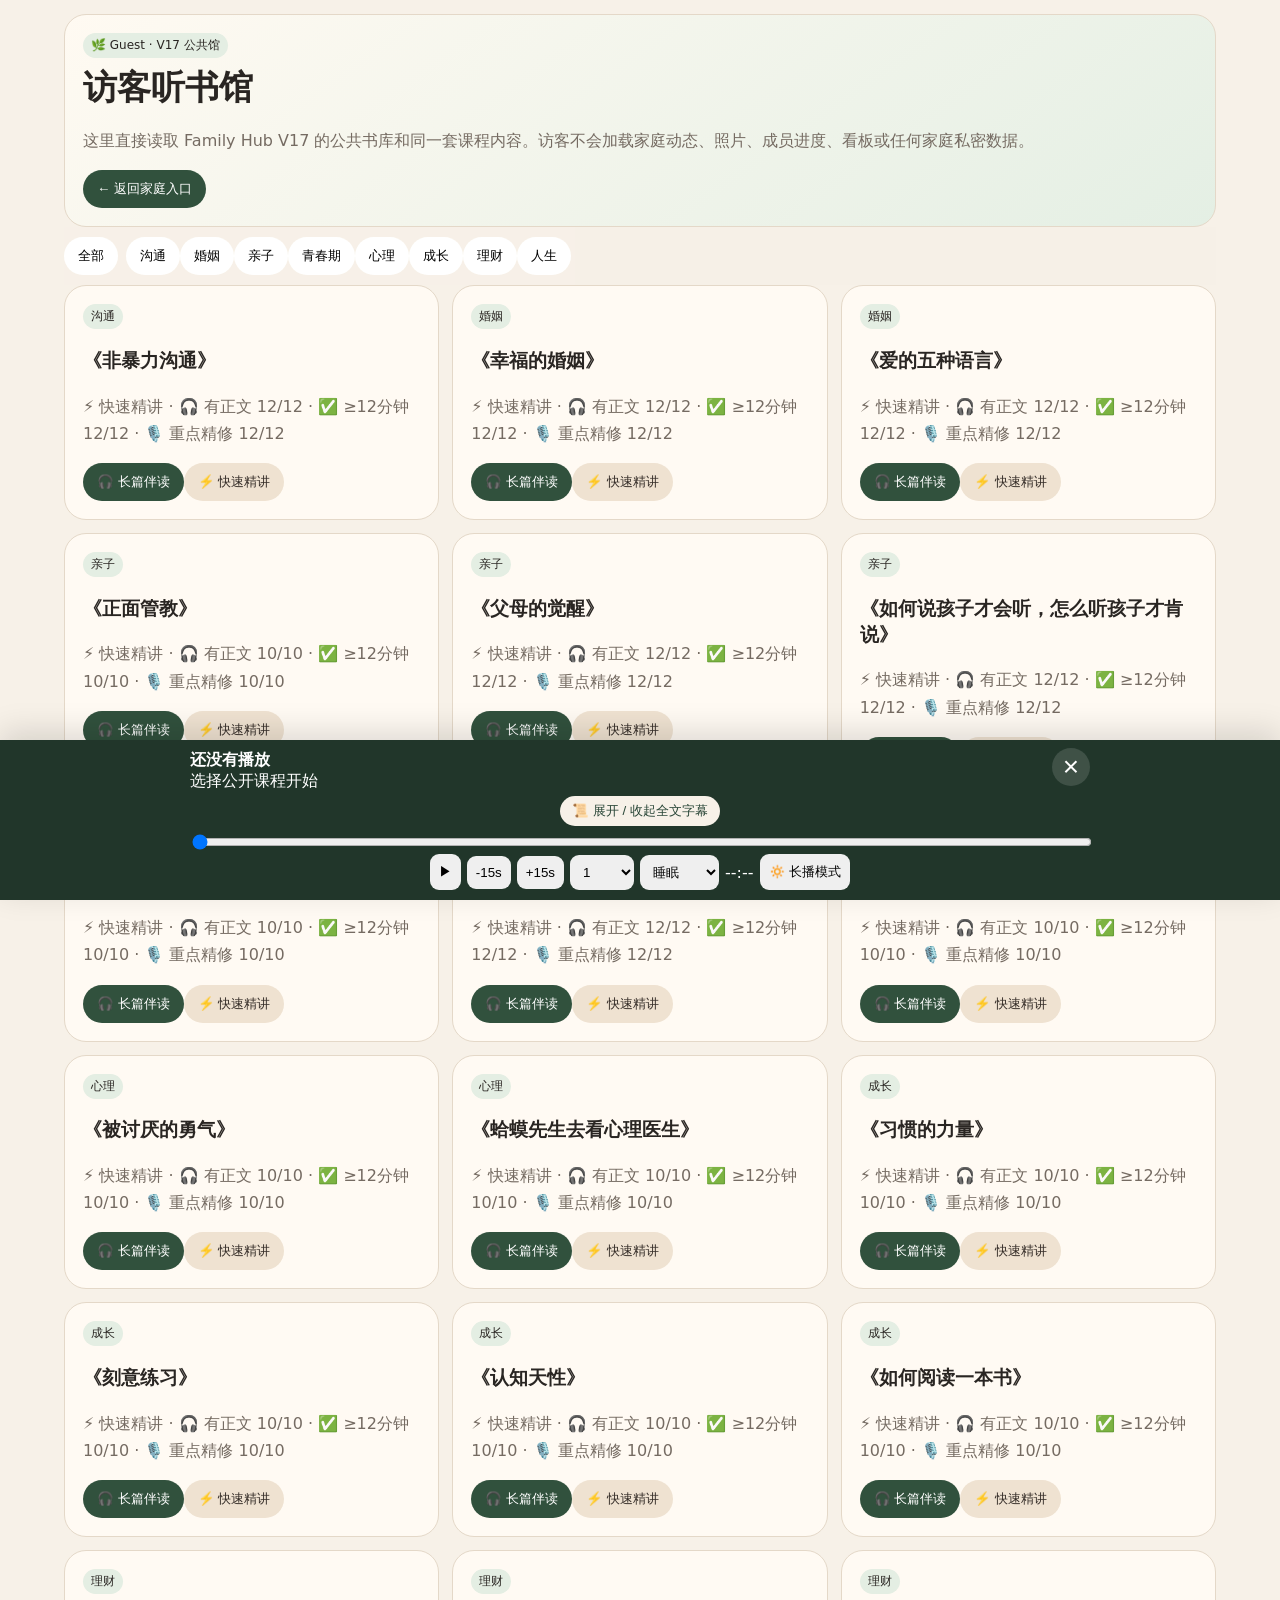
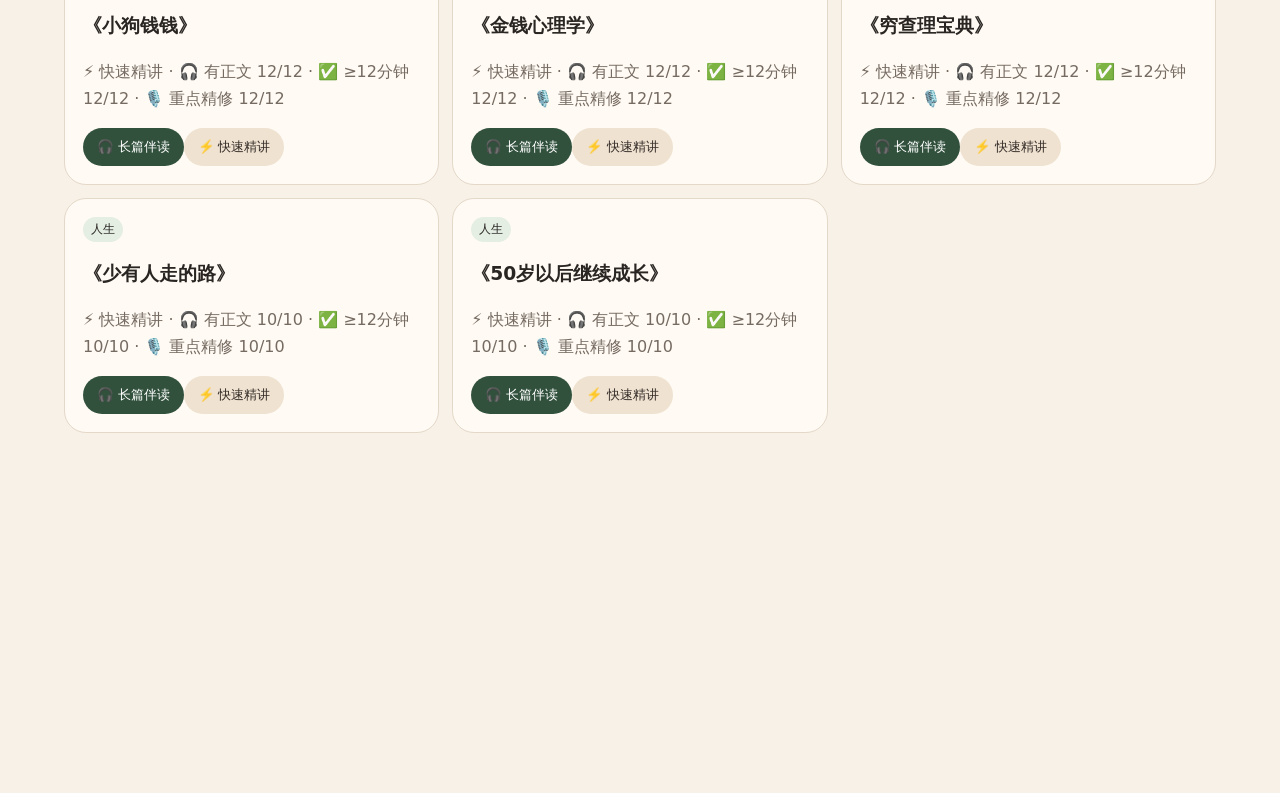
==== commit 2a743856: "Add closable auto-reopen player to Guest" ====
--- a/guest.html
+++ b/guest.html
@@ -1 +1 @@
-<!doctype html><html lang='zh-CN'><head><meta charset='utf-8'><meta name='viewport' content='width=device-width,initial-scale=1'><title>访客听书馆 · V17</title><link rel='stylesheet' href='assets/css/app.css'></head><body><div class='app'><div class='hero'><span class='tag'>🌿 Guest · V17 公共馆</span><h1>访客听书馆</h1><p class='muted'>这里直接读取 Family Hub V17 的公共书库和同一套课程内容。访客不会加载家庭动态、照片、成员进度、看板或任何家庭私密数据。</p><button class='btn' onclick="location.href='v17.html'">← 返回家庭入口</button></div><div class='nav'><button onclick="setGuestCat('全部')">全部</button><span id='guestCats'></span></div><section class='section on'><div class='grid' id='guestBooks'></div></section></div><div class='player'><div class='pinner'><strong id='pt'>还没有播放</strong><div id='ps'>选择公开课程开始</div><div id='captionBox' class='captionBox'><span class='captionLabel'>正在播放字幕</span><span id='captionText'></span></div><button class='transcriptToggle' onclick='FamilyHubPlayer.toggleTranscript()'>📜 展开 / 收起全文字幕</button><div id='transcriptBox' class='transcriptBox'><div id='transcriptText'></div></div><input id='progress' class='bar' type='range' value='0'><div class='controls'><button id='playBtn' onclick='FamilyHubPlayer.toggle()'>▶</button><button onclick='FamilyHubPlayer.seek(-15)'>-15s</button><button onclick='FamilyHubPlayer.seek(15)'>+15s</button><select id='speed' onchange='FamilyHubPlayer.speed(this.value)'><option>.75</option><option selected>1</option><option>1.25</option><option>1.5</option><option>2</option></select><select onchange='FamilyHubPlayer.sleep(this.value)'><option value=''>睡眠</option><option value='15'>15分钟</option><option value='30'>30分钟</option><option value='60'>60分钟</option></select><span id='time'>--:--</span></div></div><audio id='audio'></audio></div><script src='assets/js/catalog.js'></script><script src='assets/js/player.js?v=17.27'></script><script src='assets/js/longplay-mode.js?v=17.27'></script><script src='assets/js/content-policy.js'></script><script src='assets/js/courses/parenting.js'></script><script src='assets/js/courses/relationships.js'></script><script src='assets/js/courses/teen.js'></script><script src='assets/js/courses/money.js'></script><script src='assets/js/courses/dorothy-growth.js'></script><script src='assets/js/courses/personal-topics.js'></script><script src='assets/js/courses/shared-rest.js'></script><script src='assets/js/courses/longform-family.js'></script><script src='assets/js/courses/longform-core-batch2.js'></script><script src='assets/js/courses/longform-core-batch3.js'></script><script src='assets/js/courses/longform-money-personal.js'></script><script src='assets/js/courses/shared-rest-longform.js'></script><script src='assets/js/courses/longform-completion-batch1.js'></script><script src='assets/js/courses/longform-completion-batch2.js'></script><script src='assets/js/courses/longform-completion-public6.js'></script><script src='assets/js/courses/longform-depth-batch1.js'></script><script src='assets/js/courses/longform-depth-public2-a.js'></script><script src='assets/js/courses/longform-depth-public2-b.js'></script><script src='assets/js/courses/longform-depth-public2-c.js'></script><script src='assets/js/courses/longform-depth-teen-dialogue.js'></script><script src='assets/js/courses/longform-depth-teen-dialogue-extend.js'></script><script src='assets/js/courses/longform-depth-courage.js'></script><script src='assets/js/courses/longform-depth-toad.js'></script><script src='assets/js/courses/longform-depth-habits.js'></script><script src='assets/js/courses/auto-deepen-all.js'></script><script src='assets/js/course-runtime.js?v=17.27'></script><script src='assets/js/depth-progress.js?v=17.27'></script><script src='assets/js/podcast-quality.js?v=17.27'></script><script>(function(){var cat='全部';function esc(s){return String(s).replaceAll("'","\\'")}window.setGuestCat=function(c){cat=c;render()};function render(){var data=FAMILY_HUB_CATALOG.shared,cats=Array.from(new Set(data.map(function(x){return x[0]})));guestCats.innerHTML=cats.map(function(c){return '<button class="'+(c===cat?'on':'')+'" onclick="setGuestCat(\''+c+'\')">'+c+'</button>'}).join('');guestBooks.innerHTML=data.filter(function(x){return cat==='全部'||x[0]===cat}).map(function(x){var has=FamilyHubCourses.has(x[1]),st=has?FamilyHubCourses.stats(x[1],'long'):null;return '<div class="card"><span class="tag">'+x[0]+'</span><h3>《'+x[1]+'》</h3><p class="muted">'+(has?'⚡ 快速精讲 · 🎧 有正文 '+st.completed+'/'+st.lessons+' · ✅ ≥12分钟 '+st.ready+'/'+st.lessons+' · 🎙️ 重点精修 '+(st.priorityPolished||0)+'/'+st.lessons:'🛠️ 内容升级中')+'</p>'+(has?'<button class="btn" onclick="openGuestCourse(\''+esc(x[1])+'\',this,\'long\')">🎧 长篇伴读</button><button class="btn alt" onclick="openGuestCourse(\''+esc(x[1])+'\',this,\'quick\')">⚡ 快速精讲</button>':'')+'<div class="lessons"></div></div>'}).join('')}window.openGuestCourse=function(t,btn,mode){var box=btn.parentElement.querySelector('.lessons'),a=FamilyHubCourses.get(t,mode);box.style.display='block';box.innerHTML=a.map(function(x,i){var meta=x.complete?('约'+x.minutes+'分钟 · '+x.kind+(mode==='long'&&!x.depthReady?' · 目标12–20分钟':'')):'🛠️ 正在扩写';return '<div class="lesson"><b>第'+(i+1)+'节 · '+x.title+'</b><br><span class="muted">'+meta+'</span><br>'+(x.complete?'<button class="btn alt" onclick="playGuest(\''+esc(t)+'\','+i+',\''+mode+'\')">▶ 播放</button>':'')+'</div>'}).join('')};window.playGuest=function(t,i,mode){var all=FamilyHubCourses.get(t,mode),items=all.slice(i).filter(function(x){return x.complete}).map(function(x){return{title:'《'+t+'》 · '+x.title,subtitle:'约'+x.minutes+'分钟 · '+x.kind,text:x.text}});if(!items.length)return;FamilyHubPlayer.playQueue(items,0);localStorage.guestResume=JSON.stringify({course:t,index:i,mode:mode})};document.addEventListener('familyhub-depth-updated',render);FamilyHubPlayer.bind();render()})();</script></body></html>+<!doctype html><html lang='zh-CN'><head><meta charset='utf-8'><meta name='viewport' content='width=device-width,initial-scale=1'><title>访客听书馆 · V17</title><link rel='stylesheet' href='assets/css/app.css?v=17.32'></head><body><div class='app'><div class='hero'><span class='tag'>🌿 Guest · V17 公共馆</span><h1>访客听书馆</h1><p class='muted'>这里直接读取 Family Hub V17 的公共书库和同一套课程内容。访客不会加载家庭动态、照片、成员进度、看板或任何家庭私密数据。</p><button class='btn' onclick="location.href='v17.html'">← 返回家庭入口</button></div><div class='nav'><button onclick="setGuestCat('全部')">全部</button><span id='guestCats'></span></div><section class='section on'><div class='grid' id='guestBooks'></div></section></div><div class='player' aria-hidden='false'><div class='pinner'><button class='playerClose' type='button' aria-label='关闭播放器' title='关闭播放器' onclick='FamilyHubPlayer.close()'>×</button><strong id='pt'>还没有播放</strong><div id='ps'>选择公开课程开始</div><div id='captionBox' class='captionBox'><span class='captionLabel'>正在播放字幕</span><span id='captionText'></span></div><button class='transcriptToggle' onclick='FamilyHubPlayer.toggleTranscript()'>📜 展开 / 收起全文字幕</button><div id='transcriptBox' class='transcriptBox'><div id='transcriptText'></div></div><input id='progress' class='bar' type='range' value='0'><div class='controls'><button id='playBtn' onclick='FamilyHubPlayer.toggle()'>▶</button><button onclick='FamilyHubPlayer.seek(-15)'>-15s</button><button onclick='FamilyHubPlayer.seek(15)'>+15s</button><select id='speed' onchange='FamilyHubPlayer.speed(this.value)'><option>.75</option><option selected>1</option><option>1.25</option><option>1.5</option><option>2</option></select><select onchange='FamilyHubPlayer.sleep(this.value)'><option value=''>睡眠</option><option value='15'>15分钟</option><option value='30'>30分钟</option><option value='60'>60分钟</option></select><span id='time'>--:--</span></div></div><audio id='audio'></audio></div><script src='assets/js/catalog.js'></script><script src='assets/js/player.js?v=17.32'></script><script src='assets/js/longplay-mode.js?v=17.32'></script><script src='assets/js/content-policy.js'></script><script src='assets/js/courses/parenting.js'></script><script src='assets/js/courses/relationships.js'></script><script src='assets/js/courses/teen.js'></script><script src='assets/js/courses/money.js'></script><script src='assets/js/courses/dorothy-growth.js'></script><script src='assets/js/courses/personal-topics.js'></script><script src='assets/js/courses/shared-rest.js'></script><script src='assets/js/courses/longform-family.js'></script><script src='assets/js/courses/longform-core-batch2.js'></script><script src='assets/js/courses/longform-core-batch3.js'></script><script src='assets/js/courses/longform-money-personal.js'></script><script src='assets/js/courses/shared-rest-longform.js'></script><script src='assets/js/courses/longform-completion-batch1.js'></script><script src='assets/js/courses/longform-completion-batch2.js'></script><script src='assets/js/courses/longform-completion-public6.js'></script><script src='assets/js/courses/longform-depth-batch1.js'></script><script src='assets/js/courses/longform-depth-public2-a.js'></script><script src='assets/js/courses/longform-depth-public2-b.js'></script><script src='assets/js/courses/longform-depth-public2-c.js'></script><script src='assets/js/courses/longform-depth-teen-dialogue.js'></script><script src='assets/js/courses/longform-depth-teen-dialogue-extend.js'></script><script src='assets/js/courses/longform-depth-courage.js'></script><script src='assets/js/courses/longform-depth-toad.js'></script><script src='assets/js/courses/longform-depth-habits.js'></script><script src='assets/js/courses/auto-deepen-all.js'></script><script src='assets/js/course-runtime.js?v=17.32'></script><script src='assets/js/depth-progress.js?v=17.32'></script><script src='assets/js/podcast-quality.js?v=17.32'></script><script>(function(){var cat='全部';function esc(s){return String(s).replaceAll("'","\\'")}window.setGuestCat=function(c){cat=c;render()};function render(){var data=FAMILY_HUB_CATALOG.shared,cats=Array.from(new Set(data.map(function(x){return x[0]})));guestCats.innerHTML=cats.map(function(c){return '<button class="'+(c===cat?'on':'')+'" onclick="setGuestCat(\''+c+'\')">'+c+'</button>'}).join('');guestBooks.innerHTML=data.filter(function(x){return cat==='全部'||x[0]===cat}).map(function(x){var has=FamilyHubCourses.has(x[1]),st=has?FamilyHubCourses.stats(x[1],'long'):null;return '<div class="card"><span class="tag">'+x[0]+'</span><h3>《'+x[1]+'》</h3><p class="muted">'+(has?'⚡ 快速精讲 · 🎧 有正文 '+st.completed+'/'+st.lessons+' · ✅ ≥12分钟 '+st.ready+'/'+st.lessons+' · 🎙️ 重点精修 '+(st.priorityPolished||0)+'/'+st.lessons:'🛠️ 内容升级中')+'</p>'+(has?'<button class="btn" onclick="openGuestCourse(\''+esc(x[1])+'\',this,\'long\')">🎧 长篇伴读</button><button class="btn alt" onclick="openGuestCourse(\''+esc(x[1])+'\',this,\'quick\')">⚡ 快速精讲</button>':'')+'<div class="lessons"></div></div>'}).join('')}window.openGuestCourse=function(t,btn,mode){var box=btn.parentElement.querySelector('.lessons'),a=FamilyHubCourses.get(t,mode);box.style.display='block';box.innerHTML=a.map(function(x,i){var meta=x.complete?('约'+x.minutes+'分钟 · '+x.kind+(mode==='long'&&!x.depthReady?' · 目标12–20分钟':'')):'🛠️ 正在扩写';return '<div class="lesson"><b>第'+(i+1)+'节 · '+x.title+'</b><br><span class="muted">'+meta+'</span><br>'+(x.complete?'<button class="btn alt" onclick="playGuest(\''+esc(t)+'\','+i+',\''+mode+'\')">▶ 播放</button>':'')+'</div>'}).join('')};window.playGuest=function(t,i,mode){var all=FamilyHubCourses.get(t,mode),items=all.slice(i).filter(function(x){return x.complete}).map(function(x){return{title:'《'+t+'》 · '+x.title,subtitle:'约'+x.minutes+'分钟 · '+x.kind,text:x.text}});if(!items.length)return;FamilyHubPlayer.playQueue(items,0);localStorage.guestResume=JSON.stringify({course:t,index:i,mode:mode})};document.addEventListener('familyhub-depth-updated',render);FamilyHubPlayer.bind();render()})();</script></body></html>
--- a/assets/css/app.css
+++ b/assets/css/app.css
@@ -1 +1 @@
-*{box-sizing:border-box}body{margin:0;background:#f7f1e8;color:#292522;font-family:"Microsoft YaHei",system-ui}.app{max-width:1180px;margin:auto;padding:14px 14px 360px}.hero,.card{background:#fffaf3;border:1px solid #e4d8c8;border-radius:22px;padding:18px}.hero{background:linear-gradient(145deg,#fffaf2,#e4efe4)}h1{font-size:34px;margin:7px 0}.muted{color:#756b62;line-height:1.7}.roles,.nav,.cats{display:flex;gap:8px;flex-wrap:wrap}.roles button,.nav button,.cats button,.btn{border:0;border-radius:999px;padding:10px 14px;background:#fff;cursor:pointer}.roles .on,.cats .on,.btn{background:#31513d;color:white}.nav{position:sticky;top:0;z-index:5;background:#f7f1e8ee;padding:10px 0}.section{display:none}.section.on{display:block}.grid{display:grid;grid-template-columns:repeat(3,1fr);gap:13px}.tag{display:inline-block;background:#e4eee3;border-radius:999px;padding:4px 8px;font-size:12px}.btn.alt{background:#efe2d1;color:#352d28}.lessons{display:none;margin-top:10px}.lesson{border-top:1px solid #eadfd2;padding:10px 0}.status{background:#e9f3e7;padding:12px;border-radius:14px;margin:10px 0}.warn{background:#fff3d8}.biblebooks{display:grid;grid-template-columns:repeat(6,1fr);gap:6px}.biblebooks button,.chapters button{border:1px solid #ddcfbf;background:white;border-radius:10px;padding:9px;margin:2px}.reader{font-size:18px;line-height:2;white-space:pre-wrap}.player{position:fixed;bottom:0;left:0;right:0;background:#21362a;color:#fff;padding:10px 12px;z-index:20;box-shadow:0 -8px 30px #0002}.pinner{max-width:900px;margin:auto}.bar{width:100%}.controls{display:flex;gap:6px;justify-content:center;align-items:center;flex-wrap:wrap}.controls button,.controls select{border:0;border-radius:9px;padding:9px}.captionBox{display:none;margin:8px auto 5px;padding:12px 16px;max-width:820px;min-height:54px;background:#f7f1e8;color:#292522;border-radius:14px;font-size:19px;line-height:1.65;text-align:center}.captionLabel{font-size:11px;opacity:.65;display:block;margin-bottom:2px}.transcriptToggle{display:block;margin:4px auto 6px;border:0;border-radius:999px;padding:6px 12px;background:#f7f1e8;color:#294637;cursor:pointer}.transcriptBox{display:none;max-width:820px;max-height:220px;overflow:auto;margin:0 auto 8px;padding:10px;background:#fffaf3;color:#292522;border-radius:14px;text-align:left}.transcriptLine{display:block;padding:6px 8px;border-radius:8px;line-height:1.7}.transcriptLine.on{background:#dcebdc;font-weight:700}.resume{background:#294637;color:#fff;padding:16px;border-radius:18px;margin:12px 0}.familycards{display:grid;grid-template-columns:repeat(3,1fr);gap:12px}.big .controls button{font-size:21px;padding:13px}@media(max-width:760px){.grid{grid-template-columns:repeat(2,1fr)}.biblebooks{grid-template-columns:repeat(4,1fr)}}@media(max-width:520px){h1{font-size:28px}.grid,.familycards{grid-template-columns:1fr}.biblebooks{grid-template-columns:repeat(3,1fr)}.app{padding:10px 10px 400px}.captionBox{font-size:17px;padding:9px 11px}.transcriptBox{max-height:180px}.player{padding:8px}}+*{box-sizing:border-box}body{margin:0;background:#f7f1e8;color:#292522;font-family:"Microsoft YaHei",system-ui}.app{max-width:1180px;margin:auto;padding:14px 14px 360px}.hero,.card{background:#fffaf3;border:1px solid #e4d8c8;border-radius:22px;padding:18px}.hero{background:linear-gradient(145deg,#fffaf2,#e4efe4)}h1{font-size:34px;margin:7px 0}.muted{color:#756b62;line-height:1.7}.roles,.nav,.cats{display:flex;gap:8px;flex-wrap:wrap}.roles button,.nav button,.cats button,.btn{border:0;border-radius:999px;padding:10px 14px;background:#fff;cursor:pointer}.roles .on,.cats .on,.btn{background:#31513d;color:white}.nav{position:sticky;top:0;z-index:5;background:#f7f1e8ee;padding:10px 0}.section{display:none}.section.on{display:block}.grid{display:grid;grid-template-columns:repeat(3,1fr);gap:13px}.tag{display:inline-block;background:#e4eee3;border-radius:999px;padding:4px 8px;font-size:12px}.btn.alt{background:#efe2d1;color:#352d28}.lessons{display:none;margin-top:10px}.lesson{border-top:1px solid #eadfd2;padding:10px 0}.status{background:#e9f3e7;padding:12px;border-radius:14px;margin:10px 0}.warn{background:#fff3d8}.biblebooks{display:grid;grid-template-columns:repeat(6,1fr);gap:6px}.biblebooks button,.chapters button{border:1px solid #ddcfbf;background:white;border-radius:10px;padding:9px;margin:2px}.reader{font-size:18px;line-height:2;white-space:pre-wrap}.player{position:fixed;bottom:0;left:0;right:0;background:#21362a;color:#fff;padding:10px 12px;z-index:20;box-shadow:0 -8px 30px #0002}.pinner{max-width:900px;margin:auto;position:relative}.player.playerHidden{display:none}.playerClose{position:absolute;right:0;top:-2px;width:38px;height:38px;border:0;border-radius:999px;background:#ffffff22;color:#fff;font-size:28px;line-height:34px;cursor:pointer;z-index:2}.playerClose:hover,.playerClose:focus{background:#ffffff38;outline:2px solid #ffffff88}.pinner>strong{display:block;padding-right:46px}.bar{width:100%}.controls{display:flex;gap:6px;justify-content:center;align-items:center;flex-wrap:wrap}.controls button,.controls select{border:0;border-radius:9px;padding:9px}.captionBox{display:none;margin:8px auto 5px;padding:12px 16px;max-width:820px;min-height:54px;background:#f7f1e8;color:#292522;border-radius:14px;font-size:19px;line-height:1.65;text-align:center}.captionLabel{font-size:11px;opacity:.65;display:block;margin-bottom:2px}.transcriptToggle{display:block;margin:4px auto 6px;border:0;border-radius:999px;padding:6px 12px;background:#f7f1e8;color:#294637;cursor:pointer}.transcriptBox{display:none;max-width:820px;max-height:220px;overflow:auto;margin:0 auto 8px;padding:10px;background:#fffaf3;color:#292522;border-radius:14px;text-align:left}.transcriptLine{display:block;padding:6px 8px;border-radius:8px;line-height:1.7}.transcriptLine.on{background:#dcebdc;font-weight:700}.resume{background:#294637;color:#fff;padding:16px;border-radius:18px;margin:12px 0}.familycards{display:grid;grid-template-columns:repeat(3,1fr);gap:12px}.big .controls button{font-size:21px;padding:13px}@media(max-width:760px){.grid{grid-template-columns:repeat(2,1fr)}.biblebooks{grid-template-columns:repeat(4,1fr)}}@media(max-width:520px){h1{font-size:28px}.grid,.familycards{grid-template-columns:1fr}.biblebooks{grid-template-columns:repeat(3,1fr)}.app{padding:10px 10px 400px}.captionBox{font-size:17px;padding:9px 11px}.transcriptBox{max-height:180px}.player{padding:8px}}
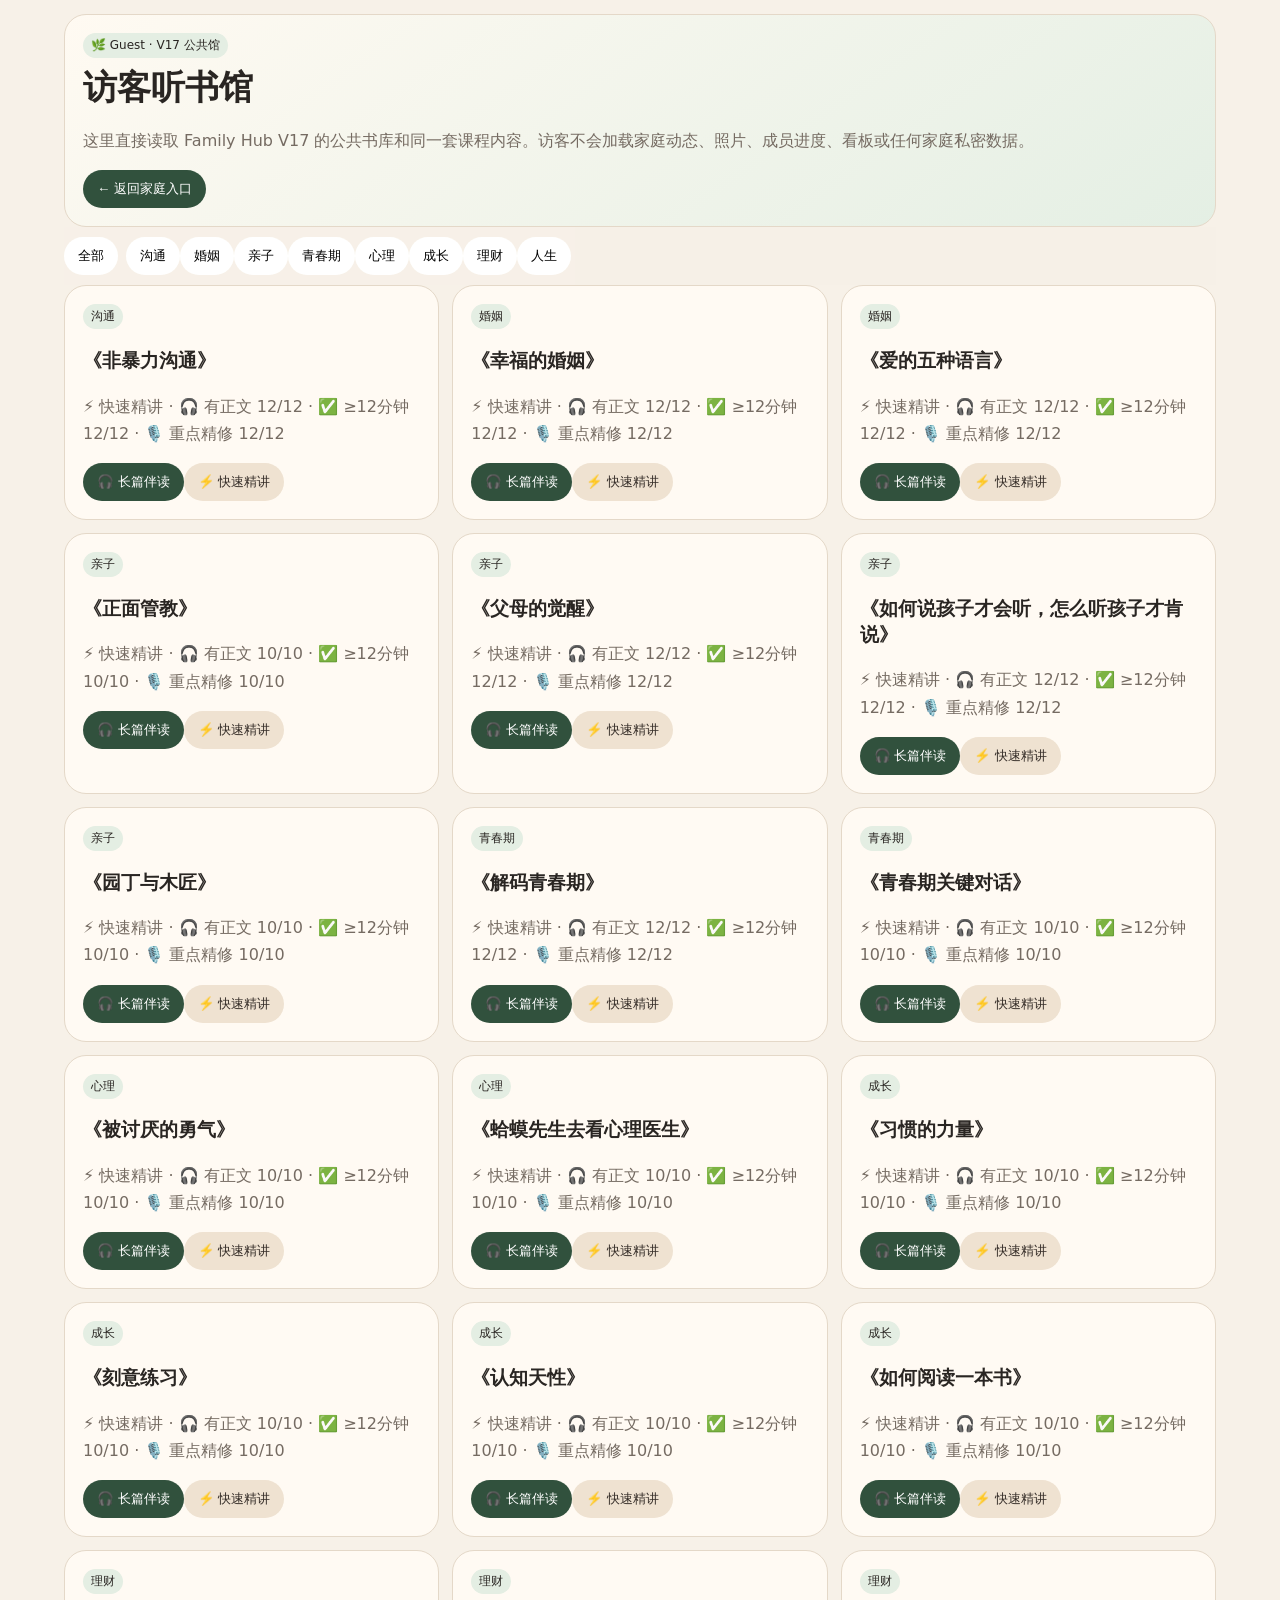
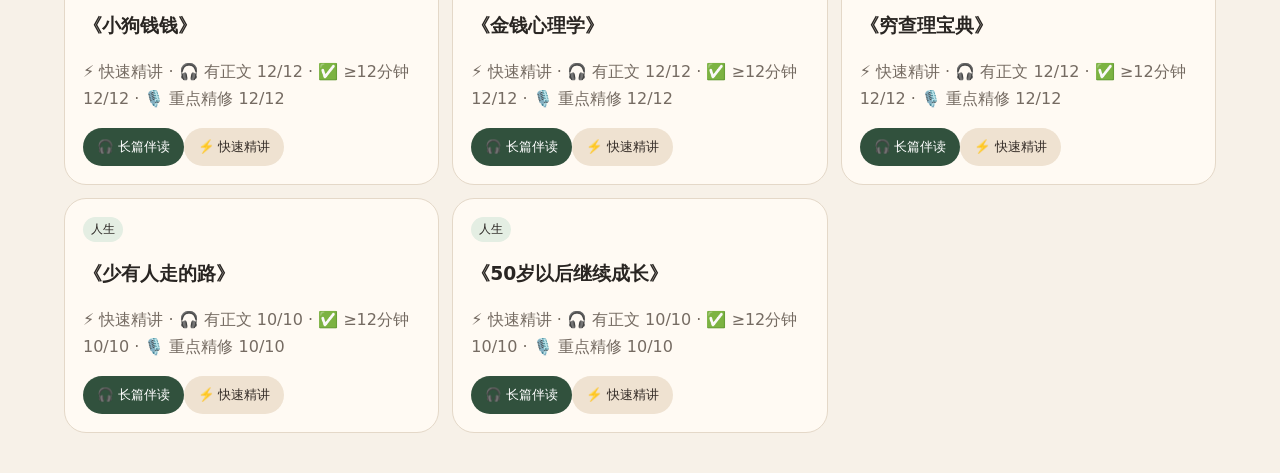
==== commit a4ffc719: "Hide Guest player until playback and harden close behavior" ====
--- a/guest.html
+++ b/guest.html
@@ -1 +1 @@
-<!doctype html><html lang='zh-CN'><head><meta charset='utf-8'><meta name='viewport' content='width=device-width,initial-scale=1'><title>访客听书馆 · V17</title><link rel='stylesheet' href='assets/css/app.css?v=17.32'></head><body><div class='app'><div class='hero'><span class='tag'>🌿 Guest · V17 公共馆</span><h1>访客听书馆</h1><p class='muted'>这里直接读取 Family Hub V17 的公共书库和同一套课程内容。访客不会加载家庭动态、照片、成员进度、看板或任何家庭私密数据。</p><button class='btn' onclick="location.href='v17.html'">← 返回家庭入口</button></div><div class='nav'><button onclick="setGuestCat('全部')">全部</button><span id='guestCats'></span></div><section class='section on'><div class='grid' id='guestBooks'></div></section></div><div class='player' aria-hidden='false'><div class='pinner'><button class='playerClose' type='button' aria-label='关闭播放器' title='关闭播放器' onclick='FamilyHubPlayer.close()'>×</button><strong id='pt'>还没有播放</strong><div id='ps'>选择公开课程开始</div><div id='captionBox' class='captionBox'><span class='captionLabel'>正在播放字幕</span><span id='captionText'></span></div><button class='transcriptToggle' onclick='FamilyHubPlayer.toggleTranscript()'>📜 展开 / 收起全文字幕</button><div id='transcriptBox' class='transcriptBox'><div id='transcriptText'></div></div><input id='progress' class='bar' type='range' value='0'><div class='controls'><button id='playBtn' onclick='FamilyHubPlayer.toggle()'>▶</button><button onclick='FamilyHubPlayer.seek(-15)'>-15s</button><button onclick='FamilyHubPlayer.seek(15)'>+15s</button><select id='speed' onchange='FamilyHubPlayer.speed(this.value)'><option>.75</option><option selected>1</option><option>1.25</option><option>1.5</option><option>2</option></select><select onchange='FamilyHubPlayer.sleep(this.value)'><option value=''>睡眠</option><option value='15'>15分钟</option><option value='30'>30分钟</option><option value='60'>60分钟</option></select><span id='time'>--:--</span></div></div><audio id='audio'></audio></div><script src='assets/js/catalog.js'></script><script src='assets/js/player.js?v=17.32'></script><script src='assets/js/longplay-mode.js?v=17.32'></script><script src='assets/js/content-policy.js'></script><script src='assets/js/courses/parenting.js'></script><script src='assets/js/courses/relationships.js'></script><script src='assets/js/courses/teen.js'></script><script src='assets/js/courses/money.js'></script><script src='assets/js/courses/dorothy-growth.js'></script><script src='assets/js/courses/personal-topics.js'></script><script src='assets/js/courses/shared-rest.js'></script><script src='assets/js/courses/longform-family.js'></script><script src='assets/js/courses/longform-core-batch2.js'></script><script src='assets/js/courses/longform-core-batch3.js'></script><script src='assets/js/courses/longform-money-personal.js'></script><script src='assets/js/courses/shared-rest-longform.js'></script><script src='assets/js/courses/longform-completion-batch1.js'></script><script src='assets/js/courses/longform-completion-batch2.js'></script><script src='assets/js/courses/longform-completion-public6.js'></script><script src='assets/js/courses/longform-depth-batch1.js'></script><script src='assets/js/courses/longform-depth-public2-a.js'></script><script src='assets/js/courses/longform-depth-public2-b.js'></script><script src='assets/js/courses/longform-depth-public2-c.js'></script><script src='assets/js/courses/longform-depth-teen-dialogue.js'></script><script src='assets/js/courses/longform-depth-teen-dialogue-extend.js'></script><script src='assets/js/courses/longform-depth-courage.js'></script><script src='assets/js/courses/longform-depth-toad.js'></script><script src='assets/js/courses/longform-depth-habits.js'></script><script src='assets/js/courses/auto-deepen-all.js'></script><script src='assets/js/course-runtime.js?v=17.32'></script><script src='assets/js/depth-progress.js?v=17.32'></script><script src='assets/js/podcast-quality.js?v=17.32'></script><script>(function(){var cat='全部';function esc(s){return String(s).replaceAll("'","\\'")}window.setGuestCat=function(c){cat=c;render()};function render(){var data=FAMILY_HUB_CATALOG.shared,cats=Array.from(new Set(data.map(function(x){return x[0]})));guestCats.innerHTML=cats.map(function(c){return '<button class="'+(c===cat?'on':'')+'" onclick="setGuestCat(\''+c+'\')">'+c+'</button>'}).join('');guestBooks.innerHTML=data.filter(function(x){return cat==='全部'||x[0]===cat}).map(function(x){var has=FamilyHubCourses.has(x[1]),st=has?FamilyHubCourses.stats(x[1],'long'):null;return '<div class="card"><span class="tag">'+x[0]+'</span><h3>《'+x[1]+'》</h3><p class="muted">'+(has?'⚡ 快速精讲 · 🎧 有正文 '+st.completed+'/'+st.lessons+' · ✅ ≥12分钟 '+st.ready+'/'+st.lessons+' · 🎙️ 重点精修 '+(st.priorityPolished||0)+'/'+st.lessons:'🛠️ 内容升级中')+'</p>'+(has?'<button class="btn" onclick="openGuestCourse(\''+esc(x[1])+'\',this,\'long\')">🎧 长篇伴读</button><button class="btn alt" onclick="openGuestCourse(\''+esc(x[1])+'\',this,\'quick\')">⚡ 快速精讲</button>':'')+'<div class="lessons"></div></div>'}).join('')}window.openGuestCourse=function(t,btn,mode){var box=btn.parentElement.querySelector('.lessons'),a=FamilyHubCourses.get(t,mode);box.style.display='block';box.innerHTML=a.map(function(x,i){var meta=x.complete?('约'+x.minutes+'分钟 · '+x.kind+(mode==='long'&&!x.depthReady?' · 目标12–20分钟':'')):'🛠️ 正在扩写';return '<div class="lesson"><b>第'+(i+1)+'节 · '+x.title+'</b><br><span class="muted">'+meta+'</span><br>'+(x.complete?'<button class="btn alt" onclick="playGuest(\''+esc(t)+'\','+i+',\''+mode+'\')">▶ 播放</button>':'')+'</div>'}).join('')};window.playGuest=function(t,i,mode){var all=FamilyHubCourses.get(t,mode),items=all.slice(i).filter(function(x){return x.complete}).map(function(x){return{title:'《'+t+'》 · '+x.title,subtitle:'约'+x.minutes+'分钟 · '+x.kind,text:x.text}});if(!items.length)return;FamilyHubPlayer.playQueue(items,0);localStorage.guestResume=JSON.stringify({course:t,index:i,mode:mode})};document.addEventListener('familyhub-depth-updated',render);FamilyHubPlayer.bind();render()})();</script></body></html>+<!doctype html><html lang='zh-CN'><head><meta charset='utf-8'><meta name='viewport' content='width=device-width,initial-scale=1'><title>访客听书馆 · V17</title><link rel='stylesheet' href='assets/css/app.css?v=17.34'></head><body class='playerClosed'><div class='app'><div class='hero'><span class='tag'>🌿 Guest · V17 公共馆</span><h1>访客听书馆</h1><p class='muted'>这里直接读取 Family Hub V17 的公共书库和同一套课程内容。访客不会加载家庭动态、照片、成员进度、看板或任何家庭私密数据。</p><button class='btn' onclick="location.href='v17.html'">← 返回家庭入口</button></div><div class='nav'><button onclick="setGuestCat('全部')">全部</button><span id='guestCats'></span></div><section class='section on'><div class='grid' id='guestBooks'></div></section></div><div class='player playerHidden' style='display:none' aria-hidden='true'><div class='pinner'><button class='playerClose' type='button' aria-label='关闭播放器' title='关闭播放器' onclick="try{if(window.FamilyHubPlayer&&FamilyHubPlayer.stop)FamilyHubPlayer.stop()}catch(e){};document.body.classList.add('playerClosed');var p=this.closest('.player');if(p){p.style.display='none';p.classList.add('playerHidden');p.setAttribute('aria-hidden','true')}">×</button><strong id='pt'>还没有播放</strong><div id='ps'>选择公开课程开始</div><div id='captionBox' class='captionBox'><span class='captionLabel'>正在播放字幕</span><span id='captionText'></span></div><button class='transcriptToggle' onclick='FamilyHubPlayer.toggleTranscript()'>📜 展开 / 收起全文字幕</button><div id='transcriptBox' class='transcriptBox'><div id='transcriptText'></div></div><input id='progress' class='bar' type='range' value='0'><div class='controls'><button id='playBtn' onclick='FamilyHubPlayer.toggle()'>▶</button><button onclick='FamilyHubPlayer.seek(-15)'>-15s</button><button onclick='FamilyHubPlayer.seek(15)'>+15s</button><select id='speed' onchange='FamilyHubPlayer.speed(this.value)'><option>.75</option><option selected>1</option><option>1.25</option><option>1.5</option><option>2</option></select><select onchange='FamilyHubPlayer.sleep(this.value)'><option value=''>睡眠</option><option value='15'>15分钟</option><option value='30'>30分钟</option><option value='60'>60分钟</option></select><span id='time'>--:--</span></div></div><audio id='audio'></audio></div><script src='assets/js/catalog.js'></script><script src='assets/js/player.js?v=17.34'></script><script src='assets/js/longplay-mode.js?v=17.34'></script><script src='assets/js/content-policy.js'></script><script src='assets/js/courses/parenting.js'></script><script src='assets/js/courses/relationships.js'></script><script src='assets/js/courses/teen.js'></script><script src='assets/js/courses/money.js'></script><script src='assets/js/courses/dorothy-growth.js'></script><script src='assets/js/courses/personal-topics.js'></script><script src='assets/js/courses/shared-rest.js'></script><script src='assets/js/courses/longform-family.js'></script><script src='assets/js/courses/longform-core-batch2.js'></script><script src='assets/js/courses/longform-core-batch3.js'></script><script src='assets/js/courses/longform-money-personal.js'></script><script src='assets/js/courses/shared-rest-longform.js'></script><script src='assets/js/courses/longform-completion-batch1.js'></script><script src='assets/js/courses/longform-completion-batch2.js'></script><script src='assets/js/courses/longform-completion-public6.js'></script><script src='assets/js/courses/longform-depth-batch1.js'></script><script src='assets/js/courses/longform-depth-public2-a.js'></script><script src='assets/js/courses/longform-depth-public2-b.js'></script><script src='assets/js/courses/longform-depth-public2-c.js'></script><script src='assets/js/courses/longform-depth-teen-dialogue.js'></script><script src='assets/js/courses/longform-depth-teen-dialogue-extend.js'></script><script src='assets/js/courses/longform-depth-courage.js'></script><script src='assets/js/courses/longform-depth-toad.js'></script><script src='assets/js/courses/longform-depth-habits.js'></script><script src='assets/js/courses/auto-deepen-all.js'></script><script src='assets/js/course-runtime.js?v=17.34'></script><script src='assets/js/depth-progress.js?v=17.34'></script><script src='assets/js/podcast-quality.js?v=17.34'></script><script>(function(){var cat='全部';function esc(s){return String(s).replaceAll("'","\\'")}window.setGuestCat=function(c){cat=c;render()};function render(){var data=FAMILY_HUB_CATALOG.shared,cats=Array.from(new Set(data.map(function(x){return x[0]})));guestCats.innerHTML=cats.map(function(c){return '<button class="'+(c===cat?'on':'')+'" onclick="setGuestCat(\''+c+'\')">'+c+'</button>'}).join('');guestBooks.innerHTML=data.filter(function(x){return cat==='全部'||x[0]===cat}).map(function(x){var has=FamilyHubCourses.has(x[1]),st=has?FamilyHubCourses.stats(x[1],'long'):null;return '<div class="card"><span class="tag">'+x[0]+'</span><h3>《'+x[1]+'》</h3><p class="muted">'+(has?'⚡ 快速精讲 · 🎧 有正文 '+st.completed+'/'+st.lessons+' · ✅ ≥12分钟 '+st.ready+'/'+st.lessons+' · 🎙️ 重点精修 '+(st.priorityPolished||0)+'/'+st.lessons:'🛠️ 内容升级中')+'</p>'+(has?'<button class="btn" onclick="openGuestCourse(\''+esc(x[1])+'\',this,\'long\')">🎧 长篇伴读</button><button class="btn alt" onclick="openGuestCourse(\''+esc(x[1])+'\',this,\'quick\')">⚡ 快速精讲</button>':'')+'<div class="lessons"></div></div>'}).join('')}window.openGuestCourse=function(t,btn,mode){var box=btn.parentElement.querySelector('.lessons'),a=FamilyHubCourses.get(t,mode);box.style.display='block';box.innerHTML=a.map(function(x,i){var meta=x.complete?('约'+x.minutes+'分钟 · '+x.kind+(mode==='long'&&!x.depthReady?' · 目标12–20分钟':'')):'🛠️ 正在扩写';return '<div class="lesson"><b>第'+(i+1)+'节 · '+x.title+'</b><br><span class="muted">'+meta+'</span><br>'+(x.complete?'<button class="btn alt" onclick="playGuest(\''+esc(t)+'\','+i+',\''+mode+'\')">▶ 播放</button>':'')+'</div>'}).join('')};window.playGuest=function(t,i,mode){document.body.classList.remove('playerClosed');var panel=document.querySelector('.player');if(panel){panel.style.display='';panel.classList.remove('playerHidden');panel.setAttribute('aria-hidden','false')}var all=FamilyHubCourses.get(t,mode),items=all.slice(i).filter(function(x){return x.complete}).map(function(x){return{title:'《'+t+'》 · '+x.title,subtitle:'约'+x.minutes+'分钟 · '+x.kind,text:x.text}});if(!items.length)return;FamilyHubPlayer.playQueue(items,0);localStorage.guestResume=JSON.stringify({course:t,index:i,mode:mode})};document.addEventListener('familyhub-depth-updated',render);FamilyHubPlayer.bind();render()})();</script><script>if('serviceWorker' in navigator){navigator.serviceWorker.register('./sw.js').then(function(r){r.update()}).catch(function(){})}</script></body></html>
--- a/assets/css/app.css
+++ b/assets/css/app.css
@@ -1 +1 @@
-*{box-sizing:border-box}body{margin:0;background:#f7f1e8;color:#292522;font-family:"Microsoft YaHei",system-ui}.app{max-width:1180px;margin:auto;padding:14px 14px 360px}.hero,.card{background:#fffaf3;border:1px solid #e4d8c8;border-radius:22px;padding:18px}.hero{background:linear-gradient(145deg,#fffaf2,#e4efe4)}h1{font-size:34px;margin:7px 0}.muted{color:#756b62;line-height:1.7}.roles,.nav,.cats{display:flex;gap:8px;flex-wrap:wrap}.roles button,.nav button,.cats button,.btn{border:0;border-radius:999px;padding:10px 14px;background:#fff;cursor:pointer}.roles .on,.cats .on,.btn{background:#31513d;color:white}.nav{position:sticky;top:0;z-index:5;background:#f7f1e8ee;padding:10px 0}.section{display:none}.section.on{display:block}.grid{display:grid;grid-template-columns:repeat(3,1fr);gap:13px}.tag{display:inline-block;background:#e4eee3;border-radius:999px;padding:4px 8px;font-size:12px}.btn.alt{background:#efe2d1;color:#352d28}.lessons{display:none;margin-top:10px}.lesson{border-top:1px solid #eadfd2;padding:10px 0}.status{background:#e9f3e7;padding:12px;border-radius:14px;margin:10px 0}.warn{background:#fff3d8}.biblebooks{display:grid;grid-template-columns:repeat(6,1fr);gap:6px}.biblebooks button,.chapters button{border:1px solid #ddcfbf;background:white;border-radius:10px;padding:9px;margin:2px}.reader{font-size:18px;line-height:2;white-space:pre-wrap}.player{position:fixed;bottom:0;left:0;right:0;background:#21362a;color:#fff;padding:10px 12px;z-index:20;box-shadow:0 -8px 30px #0002}.pinner{max-width:900px;margin:auto;position:relative}.player.playerHidden{display:none}.playerClose{position:absolute;right:0;top:-2px;width:38px;height:38px;border:0;border-radius:999px;background:#ffffff22;color:#fff;font-size:28px;line-height:34px;cursor:pointer;z-index:2}.playerClose:hover,.playerClose:focus{background:#ffffff38;outline:2px solid #ffffff88}.pinner>strong{display:block;padding-right:46px}.bar{width:100%}.controls{display:flex;gap:6px;justify-content:center;align-items:center;flex-wrap:wrap}.controls button,.controls select{border:0;border-radius:9px;padding:9px}.captionBox{display:none;margin:8px auto 5px;padding:12px 16px;max-width:820px;min-height:54px;background:#f7f1e8;color:#292522;border-radius:14px;font-size:19px;line-height:1.65;text-align:center}.captionLabel{font-size:11px;opacity:.65;display:block;margin-bottom:2px}.transcriptToggle{display:block;margin:4px auto 6px;border:0;border-radius:999px;padding:6px 12px;background:#f7f1e8;color:#294637;cursor:pointer}.transcriptBox{display:none;max-width:820px;max-height:220px;overflow:auto;margin:0 auto 8px;padding:10px;background:#fffaf3;color:#292522;border-radius:14px;text-align:left}.transcriptLine{display:block;padding:6px 8px;border-radius:8px;line-height:1.7}.transcriptLine.on{background:#dcebdc;font-weight:700}.resume{background:#294637;color:#fff;padding:16px;border-radius:18px;margin:12px 0}.familycards{display:grid;grid-template-columns:repeat(3,1fr);gap:12px}.big .controls button{font-size:21px;padding:13px}@media(max-width:760px){.grid{grid-template-columns:repeat(2,1fr)}.biblebooks{grid-template-columns:repeat(4,1fr)}}@media(max-width:520px){h1{font-size:28px}.grid,.familycards{grid-template-columns:1fr}.biblebooks{grid-template-columns:repeat(3,1fr)}.app{padding:10px 10px 400px}.captionBox{font-size:17px;padding:9px 11px}.transcriptBox{max-height:180px}.player{padding:8px}}+*{box-sizing:border-box}body{margin:0;background:#f7f1e8;color:#292522;font-family:"Microsoft YaHei",system-ui}.app{max-width:1180px;margin:auto;padding:14px 14px 360px}.hero,.card{background:#fffaf3;border:1px solid #e4d8c8;border-radius:22px;padding:18px}.hero{background:linear-gradient(145deg,#fffaf2,#e4efe4)}h1{font-size:34px;margin:7px 0}.muted{color:#756b62;line-height:1.7}.roles,.nav,.cats{display:flex;gap:8px;flex-wrap:wrap}.roles button,.nav button,.cats button,.btn{border:0;border-radius:999px;padding:10px 14px;background:#fff;cursor:pointer}.roles .on,.cats .on,.btn{background:#31513d;color:white}.nav{position:sticky;top:0;z-index:5;background:#f7f1e8ee;padding:10px 0}.section{display:none}.section.on{display:block}.grid{display:grid;grid-template-columns:repeat(3,1fr);gap:13px}.tag{display:inline-block;background:#e4eee3;border-radius:999px;padding:4px 8px;font-size:12px}.btn.alt{background:#efe2d1;color:#352d28}.lessons{display:none;margin-top:10px}.lesson{border-top:1px solid #eadfd2;padding:10px 0}.status{background:#e9f3e7;padding:12px;border-radius:14px;margin:10px 0}.warn{background:#fff3d8}.biblebooks{display:grid;grid-template-columns:repeat(6,1fr);gap:6px}.biblebooks button,.chapters button{border:1px solid #ddcfbf;background:white;border-radius:10px;padding:9px;margin:2px}.reader{font-size:18px;line-height:2;white-space:pre-wrap}.player{position:fixed;bottom:0;left:0;right:0;background:#21362a;color:#fff;padding:10px 12px;z-index:20;box-shadow:0 -8px 30px #0002}.pinner{max-width:900px;margin:auto;position:relative}.player.playerHidden{display:none}body.playerClosed .app{padding-bottom:40px}.playerClose{position:absolute;right:0;top:-2px;width:38px;height:38px;border:0;border-radius:999px;background:#ffffff22;color:#fff;font-size:28px;line-height:34px;cursor:pointer;z-index:2}.playerClose:hover,.playerClose:focus{background:#ffffff38;outline:2px solid #ffffff88}.pinner>strong{display:block;padding-right:46px}.bar{width:100%}.controls{display:flex;gap:6px;justify-content:center;align-items:center;flex-wrap:wrap}.controls button,.controls select{border:0;border-radius:9px;padding:9px}.captionBox{display:none;margin:8px auto 5px;padding:12px 16px;max-width:820px;min-height:54px;background:#f7f1e8;color:#292522;border-radius:14px;font-size:19px;line-height:1.65;text-align:center}.captionLabel{font-size:11px;opacity:.65;display:block;margin-bottom:2px}.transcriptToggle{display:block;margin:4px auto 6px;border:0;border-radius:999px;padding:6px 12px;background:#f7f1e8;color:#294637;cursor:pointer}.transcriptBox{display:none;max-width:820px;max-height:220px;overflow:auto;margin:0 auto 8px;padding:10px;background:#fffaf3;color:#292522;border-radius:14px;text-align:left}.transcriptLine{display:block;padding:6px 8px;border-radius:8px;line-height:1.7}.transcriptLine.on{background:#dcebdc;font-weight:700}.resume{background:#294637;color:#fff;padding:16px;border-radius:18px;margin:12px 0}.familycards{display:grid;grid-template-columns:repeat(3,1fr);gap:12px}.big .controls button{font-size:21px;padding:13px}@media(max-width:760px){.grid{grid-template-columns:repeat(2,1fr)}.biblebooks{grid-template-columns:repeat(4,1fr)}}@media(max-width:520px){body.playerClosed .app{padding-bottom:24px}h1{font-size:28px}.grid,.familycards{grid-template-columns:1fr}.biblebooks{grid-template-columns:repeat(3,1fr)}.app{padding:10px 10px 400px}.captionBox{font-size:17px;padding:9px 11px}.transcriptBox{max-height:180px}.player{padding:8px}}
